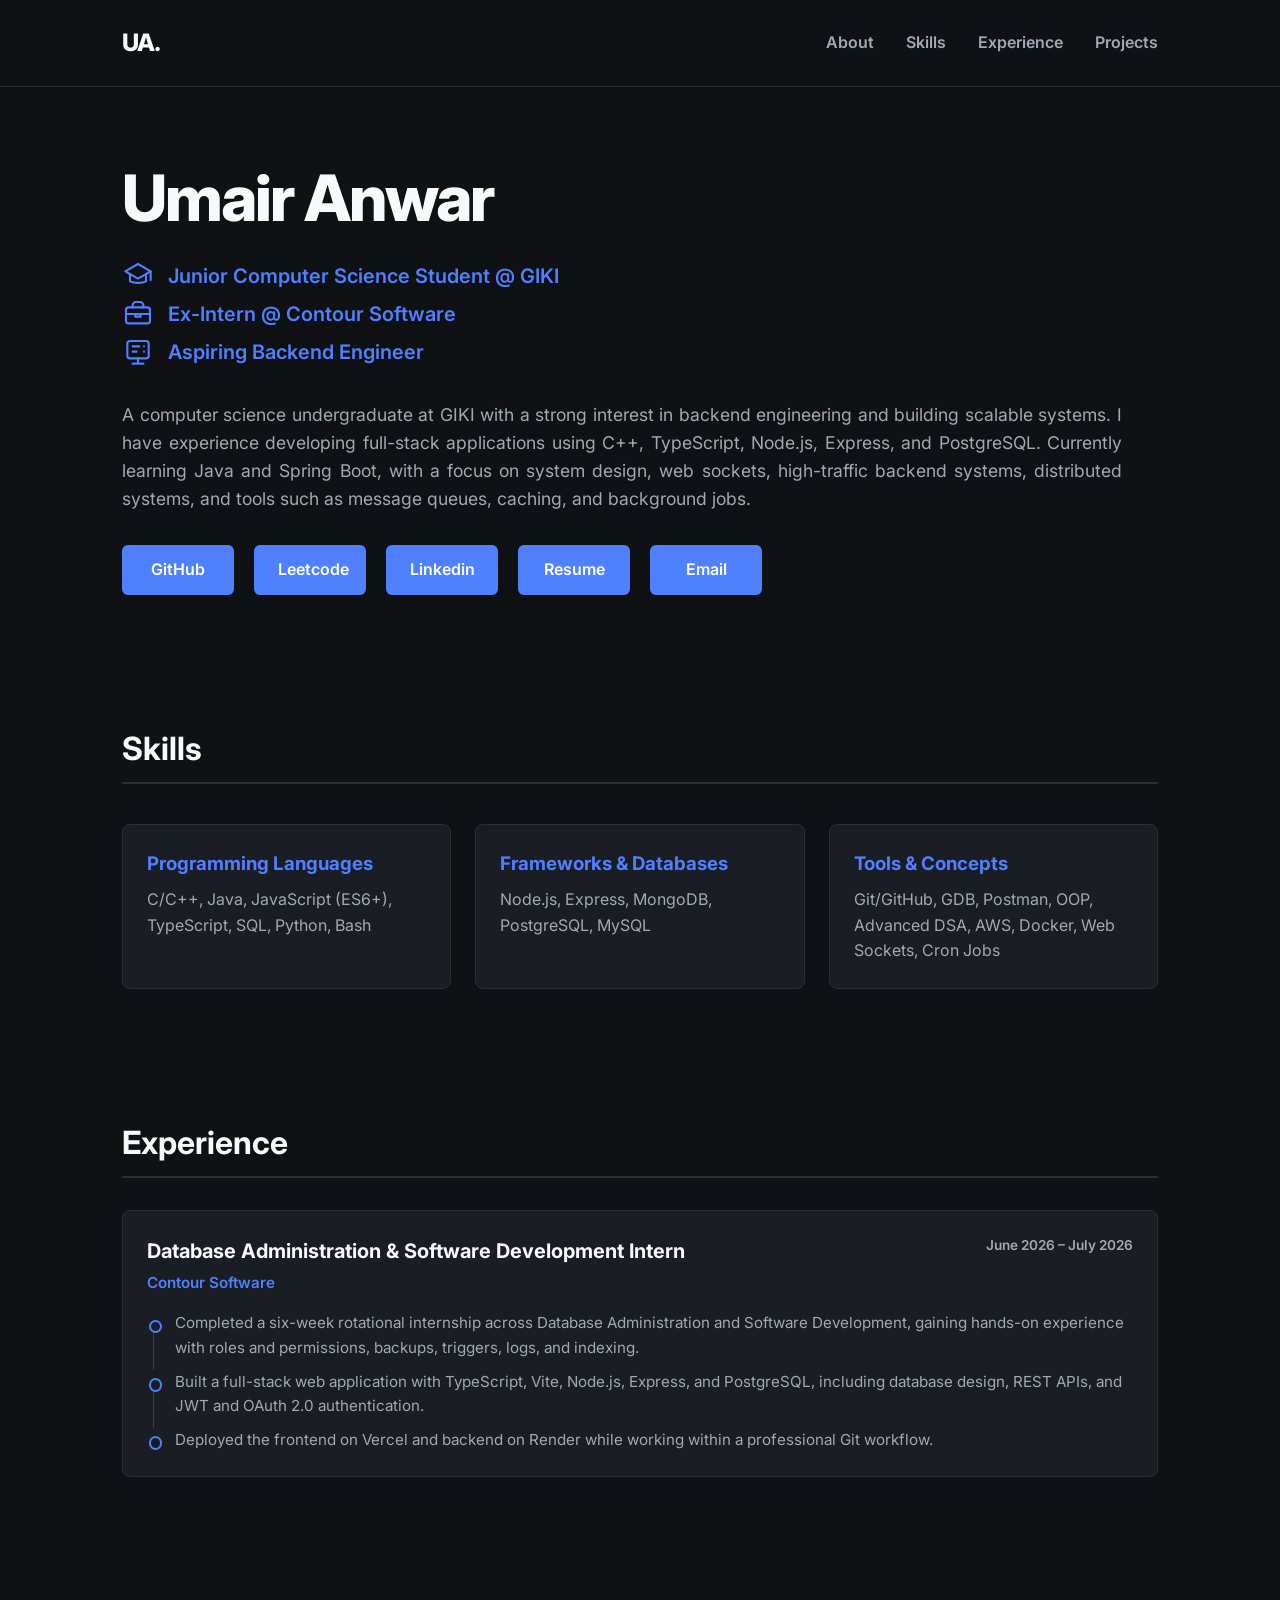
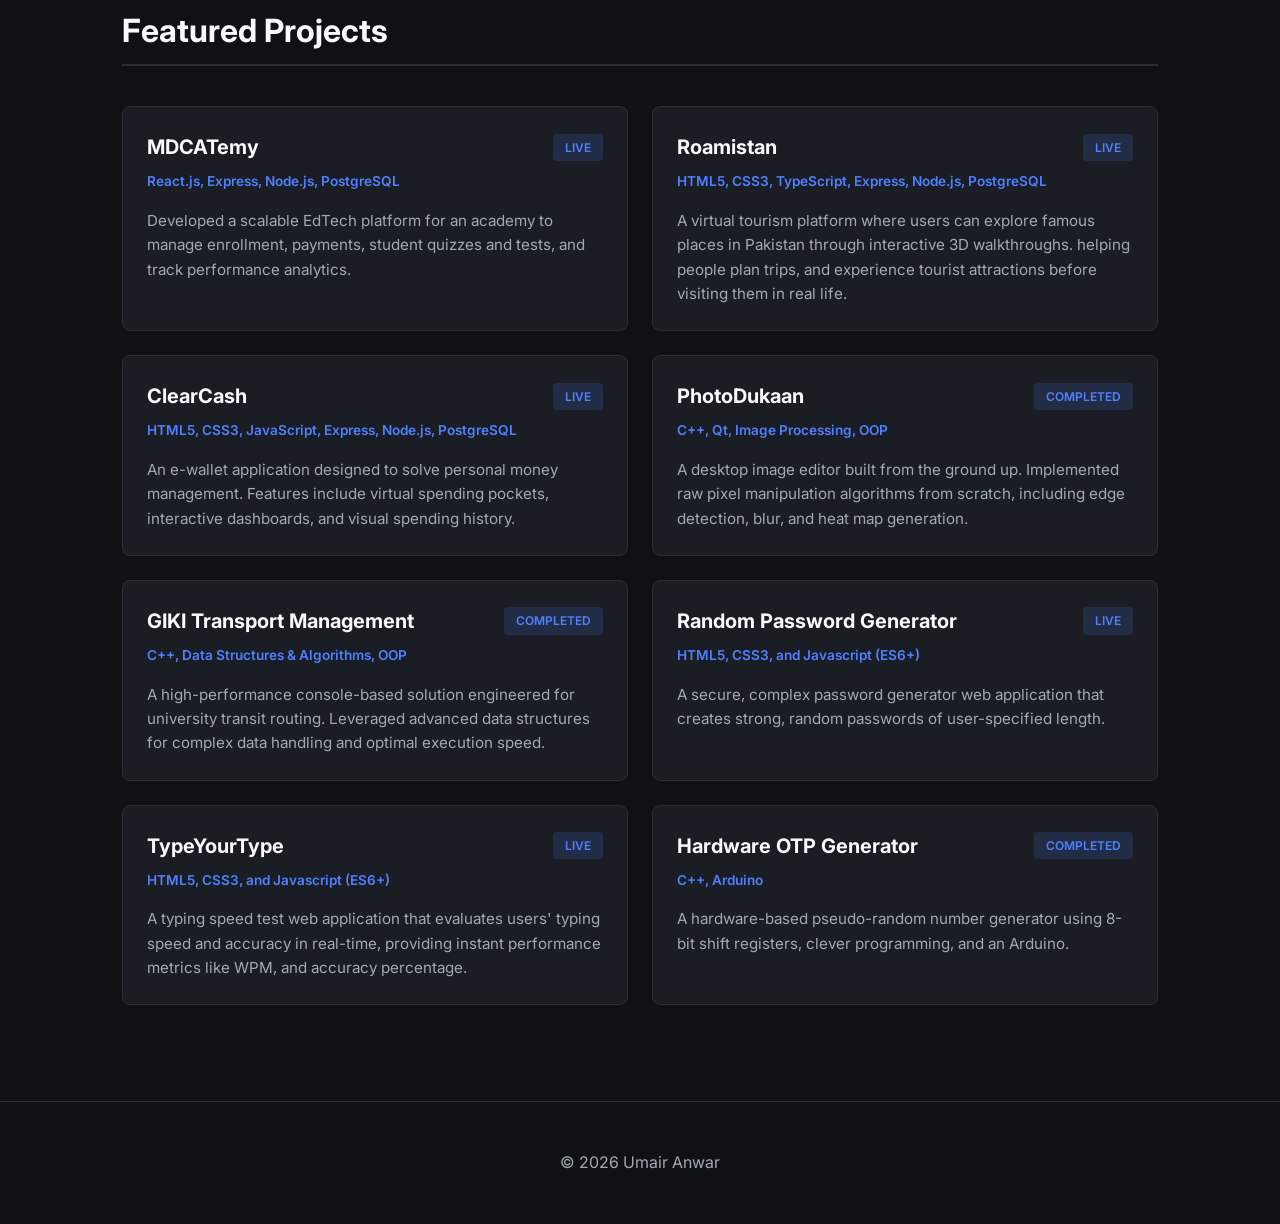
==== index.html @ 2e062ac7 "Updated the tag line under the name. Redesigned it, and included experience, and passion along with " ====
<!DOCTYPE html>
<html lang="en">
<head>
    <meta charset="UTF-8">
    <meta name="viewport" content="width=device-width, initial-scale=1.0">
    <title>Umair Anwar | Backend Engineer</title>
    <link rel="stylesheet" href="style.css">
    <link href="https://fonts.googleapis.com/css2?family=Inter:wght@300;400;600;800&display=swap" rel="stylesheet">
    <link rel="icon" href="profile.png" />
</head>
<body>
    <nav>
        <div class="nav-content">
            <h2>UA.</h2>
            <button class="menu-toggle" type="button" aria-expanded="false" aria-controls="primary-navigation" aria-label="Open navigation menu">
                <span></span>
                <span></span>
                <span></span>
            </button>
            <ul id="primary-navigation">
                <li><a href="#hero">About</a></li>
                <li><a href="#skills">Skills</a></li>
                <li><a href="#experience">Experience</a></li>
                <li><a href="#projects">Projects</a></li>
            </ul>
        </div>
    </nav>

    <header id="hero">
        <div class="container">
            <h1>Umair Anwar</h1>
            <ul class="subtitle" aria-label="Professional summary">
                <li>
                    <svg viewBox="0 0 24 24" aria-hidden="true"><path d="M2.5 8.5 12 3l9.5 5.5L12 14 2.5 8.5Z"/><path d="M6 10.5V16c2.9 1.5 9.1 1.5 12 0v-5.5"/><path d="M21.5 8.5V15"/></svg>
                    <span>Junior Computer Science Student @ GIKI</span>
                </li>
                <li>
                    <svg viewBox="0 0 24 24" aria-hidden="true"><rect x="3" y="7" width="18" height="12" rx="2"/><path d="M8 7V5.5A2.5 2.5 0 0 1 10.5 3h3A2.5 2.5 0 0 1 16 5.5V7M3 12h18M10 12v2h4v-2"/></svg>
                    <span>Ex-Intern @ Contour Software</span>
                </li>
                <li>
                    <svg viewBox="0 0 24 24" aria-hidden="true"><rect x="4" y="3" width="16" height="13" rx="2"/><path d="M8 7h5M8 11h3M16.5 7h.01M16.5 11h.01M8 20h8M12 16v4"/></svg>
                    <span>Aspiring Backend Engineer</span>
                </li>
            </ul>
            <p class="bio">
                A computer science undergraduate at GIKI with a strong interest in backend engineering and building scalable systems. I
                have experience developing full-stack applications using C++, TypeScript, Node.js, Express, and PostgreSQL. Currently
                learning Java and Spring Boot, with a focus on system design, web sockets, high-traffic backend systems, distributed systems, and tools
                such as message queues, caching, and background jobs.
            </p>
            <div class="social-links">
                <a href="https://github.com/umairsanai" target="_blank" rel="noopener noreferrer">GitHub</a>
                <a href="https://leetcode.com/u/umairanwar06/" target="_blank" rel="noopener noreferrer">Leetcode</a>
                <a href="https://linkedin.com/in/umair-anwar-sanai" target="_blank" rel="noopener noreferrer">Linkedin</a>
                <a href="resume.pdf" download="Umair-Anwar-Resume.pdf" target="_blank" rel="noopener noreferrer">Resume</a>
                <a href="mailto:anwarumair801@gmail.com">Email</a>
            </div>
        </div>
    </header>

    <section id="skills" class="container">
        <h2 class="section-title">Skills</h2>
        <div class="skills-grid">
            <div class="skill-category">
                <h3>Programming Languages</h3>
                <p>C/C++, Java, JavaScript (ES6+), TypeScript, SQL, Python, Bash</p>
            </div>
            <div class="skill-category">
                <h3>Frameworks & Databases</h3>
                <p>Node.js, Express, MongoDB, PostgreSQL, MySQL</p>
            </div>
            <div class="skill-category">
                <h3>Tools & Concepts</h3>
                <p>Git/GitHub, GDB, Postman, OOP, Advanced DSA, AWS, Docker, Web Sockets, Cron Jobs</p>
            </div>
        </div>
    </section>

    <section id="experience" class="container">
        <h2 class="section-title">Experience</h2>
        <article class="experience-card">
            <div class="experience-header">
                <div>
                    <h3>Database Administration &amp; Software Development Intern</h3>
                    <p class="company">Contour Software</p>
                </div>
                <span class="experience-date">June 2026 – July 2026</span>
            </div>
            <ul class="experience-details">
                <li>Completed a six-week rotational internship across Database Administration and Software Development, gaining hands-on experience with roles and permissions, backups, triggers, logs, and indexing.</li>
                <li>Built a full-stack web application with TypeScript, Vite, Node.js, Express, and PostgreSQL, including database design, REST APIs, and JWT and OAuth 2.0 authentication.</li>
                <li>Deployed the frontend on Vercel and backend on Render while working within a professional Git workflow.</li>
            </ul>
        </article>
    </section>

    <section id="projects" class="container">
        <h2 class="section-title">Featured Projects</h2>
        <div class="projects-grid">
            
            <div class="project-card" data-url="https://github.com/Sallu6262/MDCATemy">
                <div class="project-header">
                    <h3>MDCATemy</h3>
                    <span class="status-badge">LIVE</span>
                </div>
                <p class="tech-stack">React.js, Express, Node.js, PostgreSQL</p>
                <p class="description">
                    Developed a scalable EdTech platform for an academy to manage enrollment, payments, student quizzes and tests, and track performance analytics.
                </p>
            </div>

            <div class="project-card" data-url="https://roamistan.vercel.app">
              <div class="project-header">
                  <h3>Roamistan</h3>
                  <span class="status-badge">LIVE</span>
              </div>
              <p class="tech-stack">HTML5, CSS3, TypeScript, Express, Node.js, PostgreSQL</p>
              <p class="description">
                A virtual tourism platform where users can explore famous places in Pakistan through interactive 3D walkthroughs. helping people plan trips, and experience tourist attractions before visiting them in real life.
              </p>
            </div>

            <div class="project-card" data-url="https://clearcash-orpin.vercel.app">
              <div class="project-header">
                  <h3>ClearCash</h3>
                  <span class="status-badge">LIVE</span>
              </div>
              <p class="tech-stack">HTML5, CSS3, JavaScript, Express, Node.js, PostgreSQL</p>
              <p class="description">
                  An e-wallet application designed to solve personal money management. Features include virtual spending pockets, interactive dashboards, and visual spending history.
              </p>
            </div>

            <div class="project-card" data-url="https://github.com/umairsanai/PhotoDukaan">
                <div class="project-header">
                    <h3>PhotoDukaan</h3>
                    <span class="status-badge">COMPLETED</span>
                </div>
                <p class="tech-stack">C++, Qt, Image Processing, OOP </p>
                <p class="description">
                    A desktop image editor built from the ground up. Implemented raw pixel manipulation algorithms from scratch, including edge detection, blur, and heat map generation.
                </p>
            </div>

            <div class="project-card" data-url="https://github.com/umairsanai/GIKI-Transport-Management-System">
                <div class="project-header">
                    <h3>GIKI Transport Management</h3>
                    <span class="status-badge">COMPLETED</span>
                </div>
                <p class="tech-stack">C++, Data Structures & Algorithms, OOP</p>
                <p class="description">
                    A high-performance console-based solution engineered for university transit routing. Leveraged advanced data structures for complex data handling and optimal execution speed.
                </p>
            </div>

            <div class="project-card" data-url="https://umairsanai.github.io/Random-Password-Generator">
                <div class="project-header">
                    <h3>Random Password Generator</h3>
                    <span class="status-badge">LIVE</span>
                </div>
                <p class="tech-stack">HTML5, CSS3, and Javascript (ES6+)</p>
                <p class="description">
                    A secure, complex password generator web application that creates strong, random passwords of user-specified length.
                </p>
            </div>

            <div class="project-card" data-url="https://umairsanai.github.io/TypeYourType">
                <div class="project-header">
                    <h3>TypeYourType</h3>
                    <span class="status-badge">LIVE</span>
                </div>
                <p class="tech-stack">HTML5, CSS3, and Javascript (ES6+)</p>
                <p class="description">
                    A typing speed test web application that evaluates users' typing speed and accuracy in real-time, providing instant performance metrics like WPM, and accuracy percentage.
                </p>
            </div>

            <div class="project-card" data-url="https://github.com/umairsanai/Hardware-OTP-Generator">
                <div class="project-header">
                    <h3>Hardware OTP Generator</h3>
                    <span class="status-badge">COMPLETED</span>
                </div>
                <p class="tech-stack">C++, Arduino</p>
                <p class="description">
                    A hardware-based pseudo-random number generator using 8-bit shift registers, clever programming, and an Arduino.
                </p>
            </div>

        </div>
    </section>

    <footer>
        <p>&copy; 2026 Umair Anwar</p>
    </footer>

    <script src="script.js"></script>
</body>
</html>
---- style.css ----
:root {
    --bg-color: #0f1115;
    --card-bg: #1a1d24;
    --card-hover: #232730;
    --text-primary: #f8f9fa;
    --text-secondary: #a0aab2;
    --accent: #4f80ff;
    --accent-hover: #3b66d9;
}

* {
    margin: 0;
    padding: 0;
    box-sizing: border-box;
    font-family: 'Inter', sans-serif;
}

body {
    background-color: var(--bg-color);
    color: var(--text-primary);
    line-height: 1.6;
    overflow-x: hidden;
}

.container {
    max-width: 1100px;
    margin: 0 auto;
    padding: 4rem 2rem;
}

/* Navigation */
nav {
    background-color: rgba(15, 17, 21);
    width: 100%;
    position: fixed;
    top: 0;
    z-index: 100;
    border-bottom: 1px solid #2a2e37;
}

.name-short {
    margin-top: 20px;
    width: 100vw;
    text-align: center;
}

.nav-content {
    max-width: 1100px;
    margin: 0 auto;
    padding: 1.5rem 2rem;
    display: flex;
    justify-content: space-between;
    align-items: center;
}

.nav-content h2 {
    font-weight: 800;
    letter-spacing: -1px;
}

nav ul {
    list-style: none;
    display: flex;
    gap: 2rem;
}

.menu-toggle {
    display: none;
    border: 0;
    background: transparent;
    color: var(--text-primary);
    cursor: pointer;
}

.menu-toggle span {
    display: block;
    width: 1.35rem;
    height: 2px;
    margin: 0.28rem 0;
    background-color: currentColor;
    transition: transform 0.2s ease, opacity 0.2s ease;
}

nav a {
    color: var(--text-secondary);
    text-decoration: none;
    font-weight: 600;
    transition: color 0.2s ease;
}

nav a:hover {
    color: var(--text-primary);
}

/* Hero Section */
#hero {
    margin-top: 6rem;
    scroll-margin-top: 6rem;
}

#hero h1 {
    font-size: 4rem;
    font-weight: 800;
    letter-spacing: -2px;
    margin-bottom: 1.5rem;
    line-height: 4.75rem;
    overflow: hidden;
}

.subtitle {
    display: grid;
    gap: 0.4rem;
    list-style: none;
    font-size: 1.25rem;
    color: var(--accent);
    font-weight: 600;
    margin-bottom: 2rem;
}

.subtitle li {
    display: flex;
    align-items: center;
    gap: 0.9rem;
    line-height: 1.35;
}

.subtitle svg {
    width: 2rem;
    height: 2rem;
    flex: 0 0 2rem;
    stroke: currentColor;
    stroke-width: 1.6;
    stroke-linecap: round;
    stroke-linejoin: round;
    fill: none;
}

.bio {
    font-size: 1.1rem;
    color: var(--text-secondary);
    max-width: 1000px;
    margin-bottom: 2rem;
    text-align: justify;
}

.social-links a {
    display: inline-block;
    padding: 0.75rem 1.5rem;
    background-color: var(--accent);
    color: #fff;
    width: 7rem;
    text-decoration: none;
    border-radius: 6px;
    font-weight: 600;
    margin-right: 1rem;
    text-align: center;
    transition: background-color 0.2s ease;
}

.social-links a:hover {
    background-color: var(--accent-hover);
}

/* Sections */
.section-title {
    font-size: 2rem;
    margin-bottom: 2rem;
    border-bottom: 2px solid #2a2e37;
    padding-bottom: 0.5rem;
}

section {
    scroll-margin-top: 6rem;
}

/* Skills Grid */
.skills-grid {
    display: grid;
    grid-template-columns: repeat(auto-fit, minmax(250px, 1fr));
    gap: 1.5rem;
    padding-top: 0.5rem;
}

.skill-category {
    background-color: var(--card-bg);
    padding: 1.5rem;
    border-radius: 8px;
    border: 1px solid #2a2e37;
    transition: all 0.2s ease;  
}

.skill-category:hover {
    transform: translateY(-4px);
    background-color: var(--card-hover);
    border-color: var(--accent);
}

.skill-category h3 {
    margin-bottom: 0.5rem;
    color: var(--accent);
}

.skill-category p {
    color: var(--text-secondary);
}

/* Experience */
.experience-card {
    background-color: var(--card-bg);
    padding: 1.5rem;
    border-radius: 8px;
    border: 1px solid #2a2e37;
    transition: all 0.2s ease;
}

.experience-card:hover {
    transform: translateY(-4px);
    background-color: var(--card-hover);
    border-color: var(--accent);
}

.experience-header {
    display: flex;
    justify-content: space-between;
    align-items: flex-start;
    gap: 1rem;
    margin-bottom: 1rem;
}

.experience-header h3 {
    font-size: 1.25rem;
}

.company {
    color: var(--accent);
    font-size: 0.95rem;
    font-weight: 600;
    margin-top: 0.25rem;
}

.experience-date {
    color: var(--text-secondary);
    font-size: 0.85rem;
    font-weight: 600;
    white-space: nowrap;
}

.experience-details {
    color: var(--text-secondary);
    font-size: 0.95rem;
    list-style: none;
    padding: 0;
}

.experience-details li {
    position: relative;
    padding-left: 1.75rem;
}

.experience-details li::before {
    content: "";
    position: absolute;
    top: 0.55em;
    left: 0.1rem;
    width: 0.6rem;
    height: 0.6rem;
    border: 2px solid var(--accent);
    border-radius: 50%;
    background-color: var(--card-bg);
    z-index: 1;
}

.experience-details li:not(:last-child)::after {
    content: "";
    position: absolute;
    top: calc(0.55em + 0.6rem);
    bottom: -0.6rem;
    left: 0.4rem;
    width: 1px;
    background-color: #39404d;
}

.experience-card:hover .experience-details li::before {
    background-color: var(--card-hover);
}

.experience-details li + li {
    margin-top: 0.6rem;
}

/* Projects Grid */
.projects-grid {
    display: grid;
    grid-template-columns: repeat(2, minmax(250px, 1fr));
    gap: 1.5rem;
    padding-top: 0.5rem;
}

.project-card {
    background-color: var(--card-bg);
    padding: 1.5rem;
    border-radius: 8px;
    border: 1px solid #2a2e37;
    cursor: pointer;
    transition: all 0.2s ease;
    display: flex;
    flex-direction: column;
}

.project-card:last-child:nth-child(odd) {
  grid-column: 1 / -1;   /* 1. Span across all available columns */
  justify-self: center;  /* 2. Center the item within that spanned space */
  width: calc(50% - 0.75rem);            /* 3. Optional: keep its width consistent with other items */
}

.project-card:hover {
    transform: translateY(-4px);
    background-color: var(--card-hover);
    border-color: var(--accent);
}

.project-header {
    display: flex;
    justify-content: space-between;
    align-items: center;
    margin-bottom: 0.5rem;
    gap: 0.5rem;
}

.project-header h3 {
    font-size: 1.25rem;
}

.status-badge {
    background-color: rgba(79, 128, 255, 0.15);
    color: var(--accent);
    font-size: 0.75rem;
    padding: 0.25rem 0.75rem;
    border-radius: 4px;
    font-weight: 600;
    white-space: nowrap;
    overflow: hidden;
    text-overflow: ellipsis;
    max-width: 6.5rem;
    flex-shrink: 0;
}

.tech-stack {
    font-size: 0.85rem;
    color: var(--accent);
    margin-bottom: 1rem;
    font-weight: 600;
}

.description {
    color: var(--text-secondary);
    font-size: 0.95rem;
    flex-grow: 1;
}

/* Footer */
footer {
    text-align: center;
    padding: 3rem 0;
    color: var(--text-secondary);
    border-top: 1px solid #2a2e37;
    margin-top: 2rem;
}

@media (max-width: 687px) {
    .nav-content {
        padding: 1rem 1.5rem;
    }

    .menu-toggle {
        display: block;
        padding: 0.55rem;
        margin: -0.55rem;
    }

    .menu-toggle[aria-expanded="true"] span:first-child {
        transform: translateY(0.42rem) rotate(45deg);
    }

    .menu-toggle[aria-expanded="true"] span:nth-child(2) {
        opacity: 0;
    }

    .menu-toggle[aria-expanded="true"] span:last-child {
        transform: translateY(-0.42rem) rotate(-45deg);
    }

    nav ul {
        position: absolute;
        top: 100%;
        right: 0;
        left: 0;
        flex-direction: column;
        gap: 0;
        max-height: 0;
        padding: 0 1.5rem;
        overflow: hidden;
        opacity: 0;
        visibility: hidden;
        background-color: rgba(15, 17, 21);
        border-bottom: 0 solid #2a2e37;
        transition: max-height 0.3s ease, padding 0.3s ease, opacity 0.2s ease, visibility 0s linear 0.3s, border-width 0.3s ease;
    }

    nav ul.is-open {
        display: flex;
        max-height: 18rem;
        padding: 0.5rem 1.5rem 1rem;
        opacity: 1;
        visibility: visible;
        border-bottom-width: 1px;
        transition-delay: 0s;
    }

    nav li + li {
        border-top: 1px solid #2a2e37;
    }

    nav a {
        display: block;
        padding: 0.85rem 0;
    }

    .projects-grid {
        grid-template-columns: repeat(1, minmax(250px, 1fr));
    }

    .project-card:last-child:nth-child(odd) {
        grid-column: auto;       /* Stop spanning columns */
        justify-self: stretch;   /* Fill the available space */
        width: 100%;             /* Override the 50% calculation */
    }

    .experience-header {
        flex-direction: column;
        gap: 0.5rem;
    }

    #hero h1 {
        font-size: clamp(2.5rem, 12vw, 4rem);
        line-height: 1.1;
        letter-spacing: -0.08em;
    }

    .subtitle {
        gap: 0.75rem;
        margin-bottom: 2.25rem;
        font-size: clamp(1rem, 4.5vw, 1.25rem);
    }

    .subtitle li {
        align-items: flex-start;
        gap: 0.75rem;
    }

    .subtitle svg {
        width: 1.7rem;
        height: 1.7rem;
        flex-basis: 1.7rem;
        margin-top: 0.05rem;
    }
}

@media (max-width: 475px) {
    .social-links {
        display: flex;
        justify-content: center;
        flex-wrap: wrap;
        gap: 0.6rem 0.45rem;
        margin-top: 3rem;
    }
    .social-links a {
        display: inline-block;
        padding: 0.75rem 1.5rem;
        width: 40%;
        min-width: 7rem;
        font-weight: 600;
        margin-right: 0.25rem;
    }
}
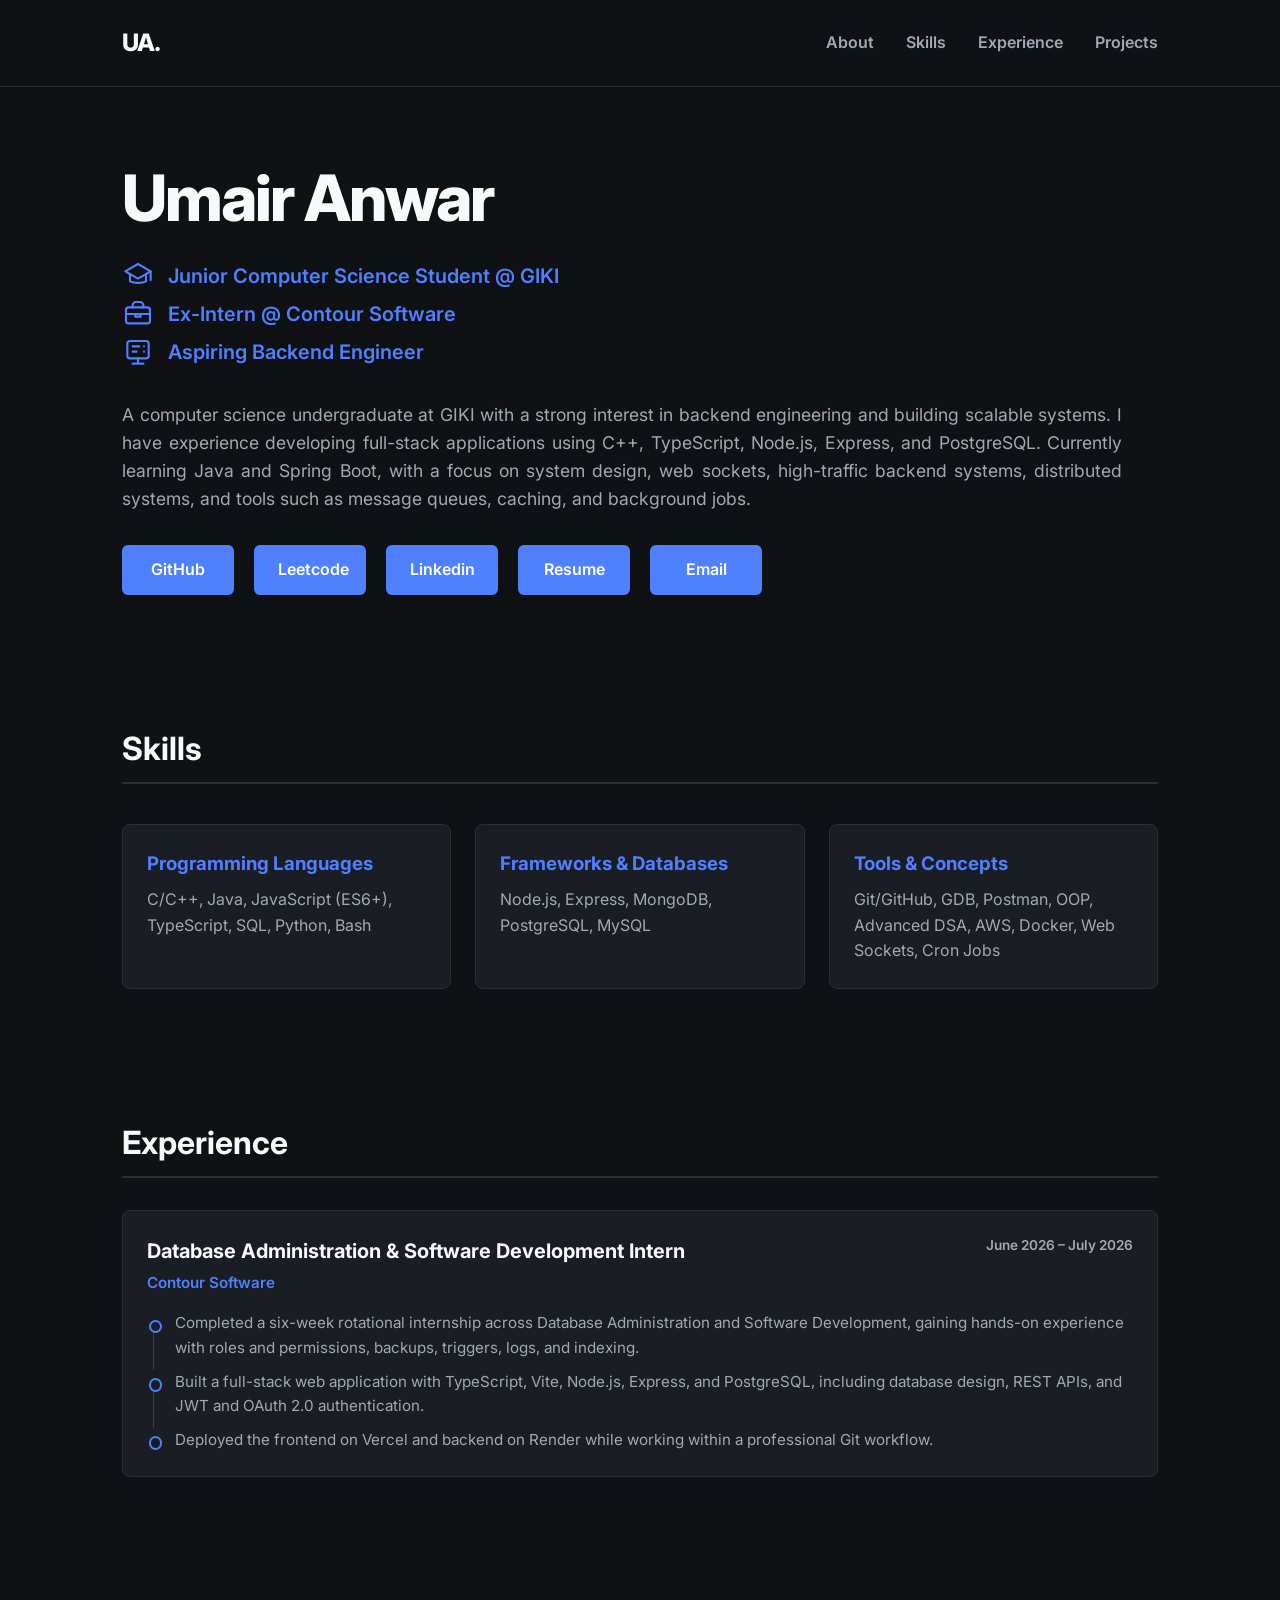
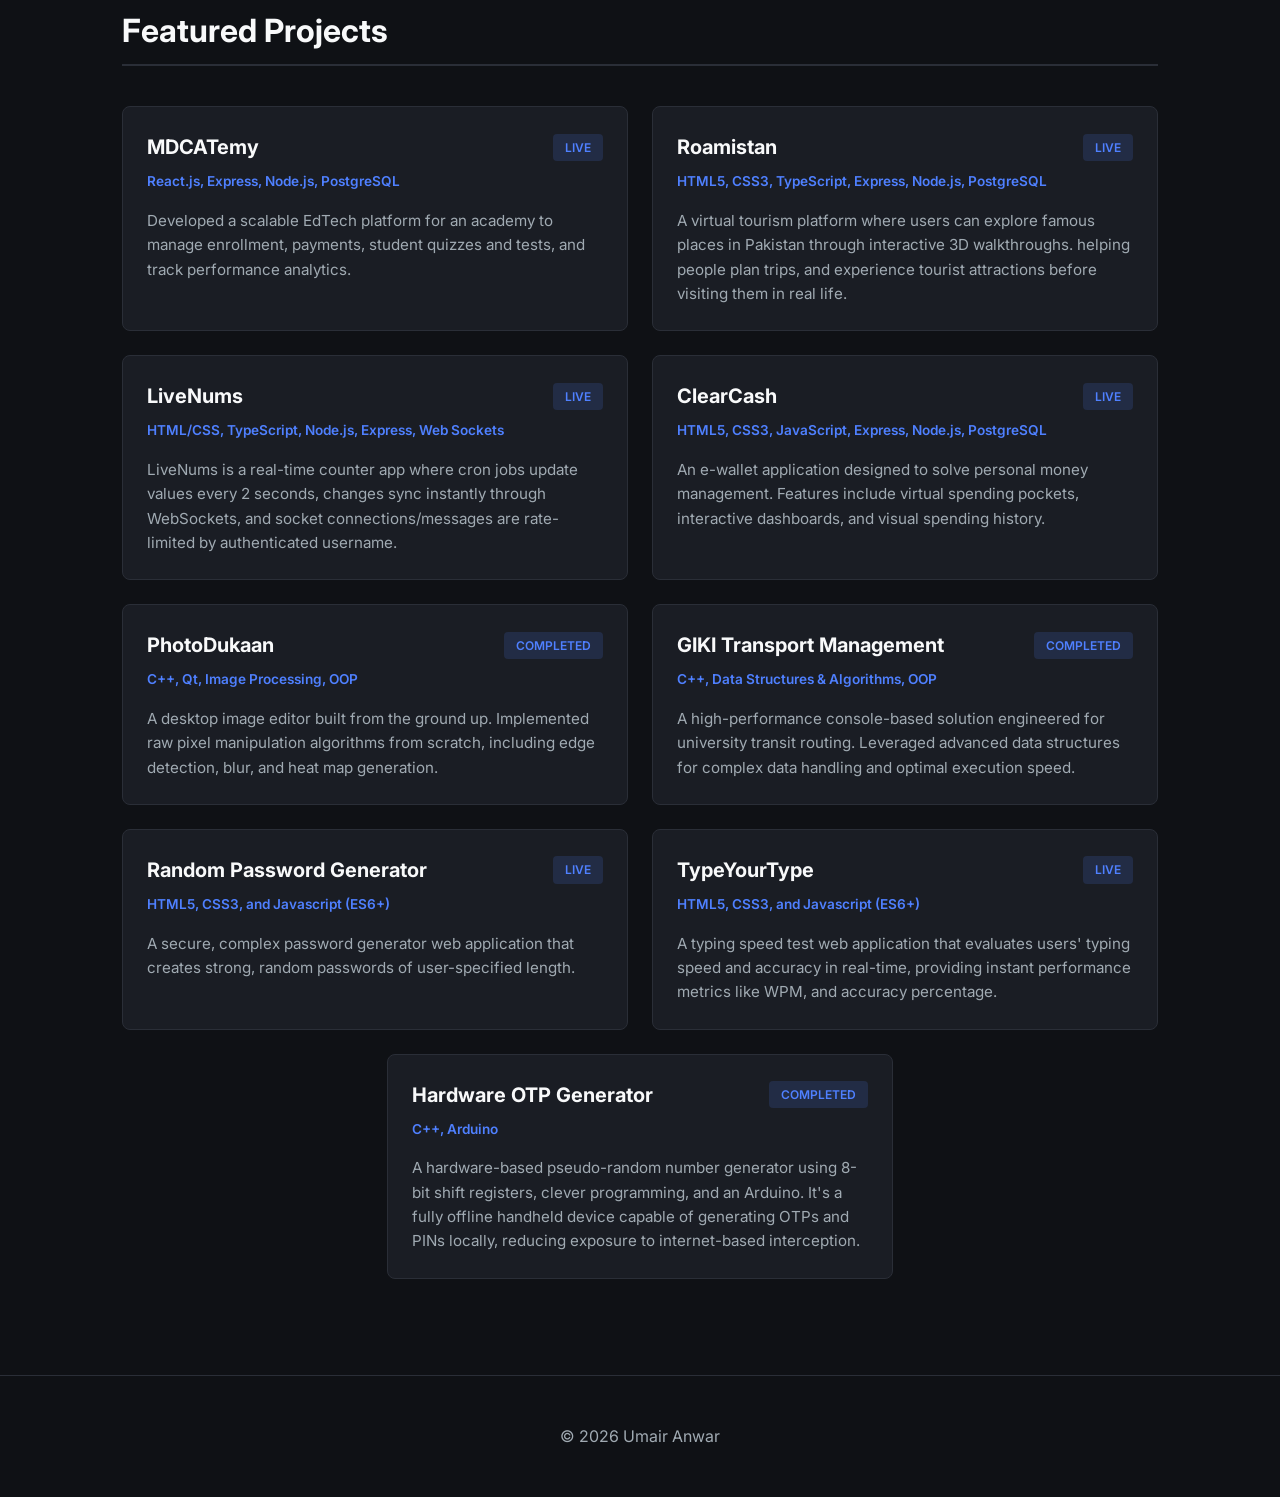
==== commit 4e17316a: "Added LiveNums project, and updated the description of 'Hardware OTP Generator' project." ====
--- a/index.html
+++ b/index.html
@@ -121,6 +121,17 @@
               </p>
             </div>
 
+            <div class="project-card" data-url="https://livenums.vercel.app/home">
+                <div class="project-header">
+                    <h3>LiveNums</h3>
+                    <span class="status-badge">LIVE</span>
+                </div>
+                <p class="tech-stack">HTML/CSS, TypeScript, Node.js, Express, Web Sockets</p>
+                <p class="description">
+                    LiveNums is a real-time counter app where cron jobs update values every 2 seconds, changes sync instantly through WebSockets, and socket connections/messages are rate-limited by authenticated username.
+                </p>
+            </div>
+
             <div class="project-card" data-url="https://clearcash-orpin.vercel.app">
               <div class="project-header">
                   <h3>ClearCash</h3>
@@ -183,7 +194,8 @@
                 </div>
                 <p class="tech-stack">C++, Arduino</p>
                 <p class="description">
-                    A hardware-based pseudo-random number generator using 8-bit shift registers, clever programming, and an Arduino.
+                    A hardware-based pseudo-random number generator using 8-bit shift registers, clever programming, and an Arduino. 
+                    It's a fully offline handheld device capable of generating OTPs and PINs locally, reducing exposure to internet-based interception.
                 </p>
             </div>
 
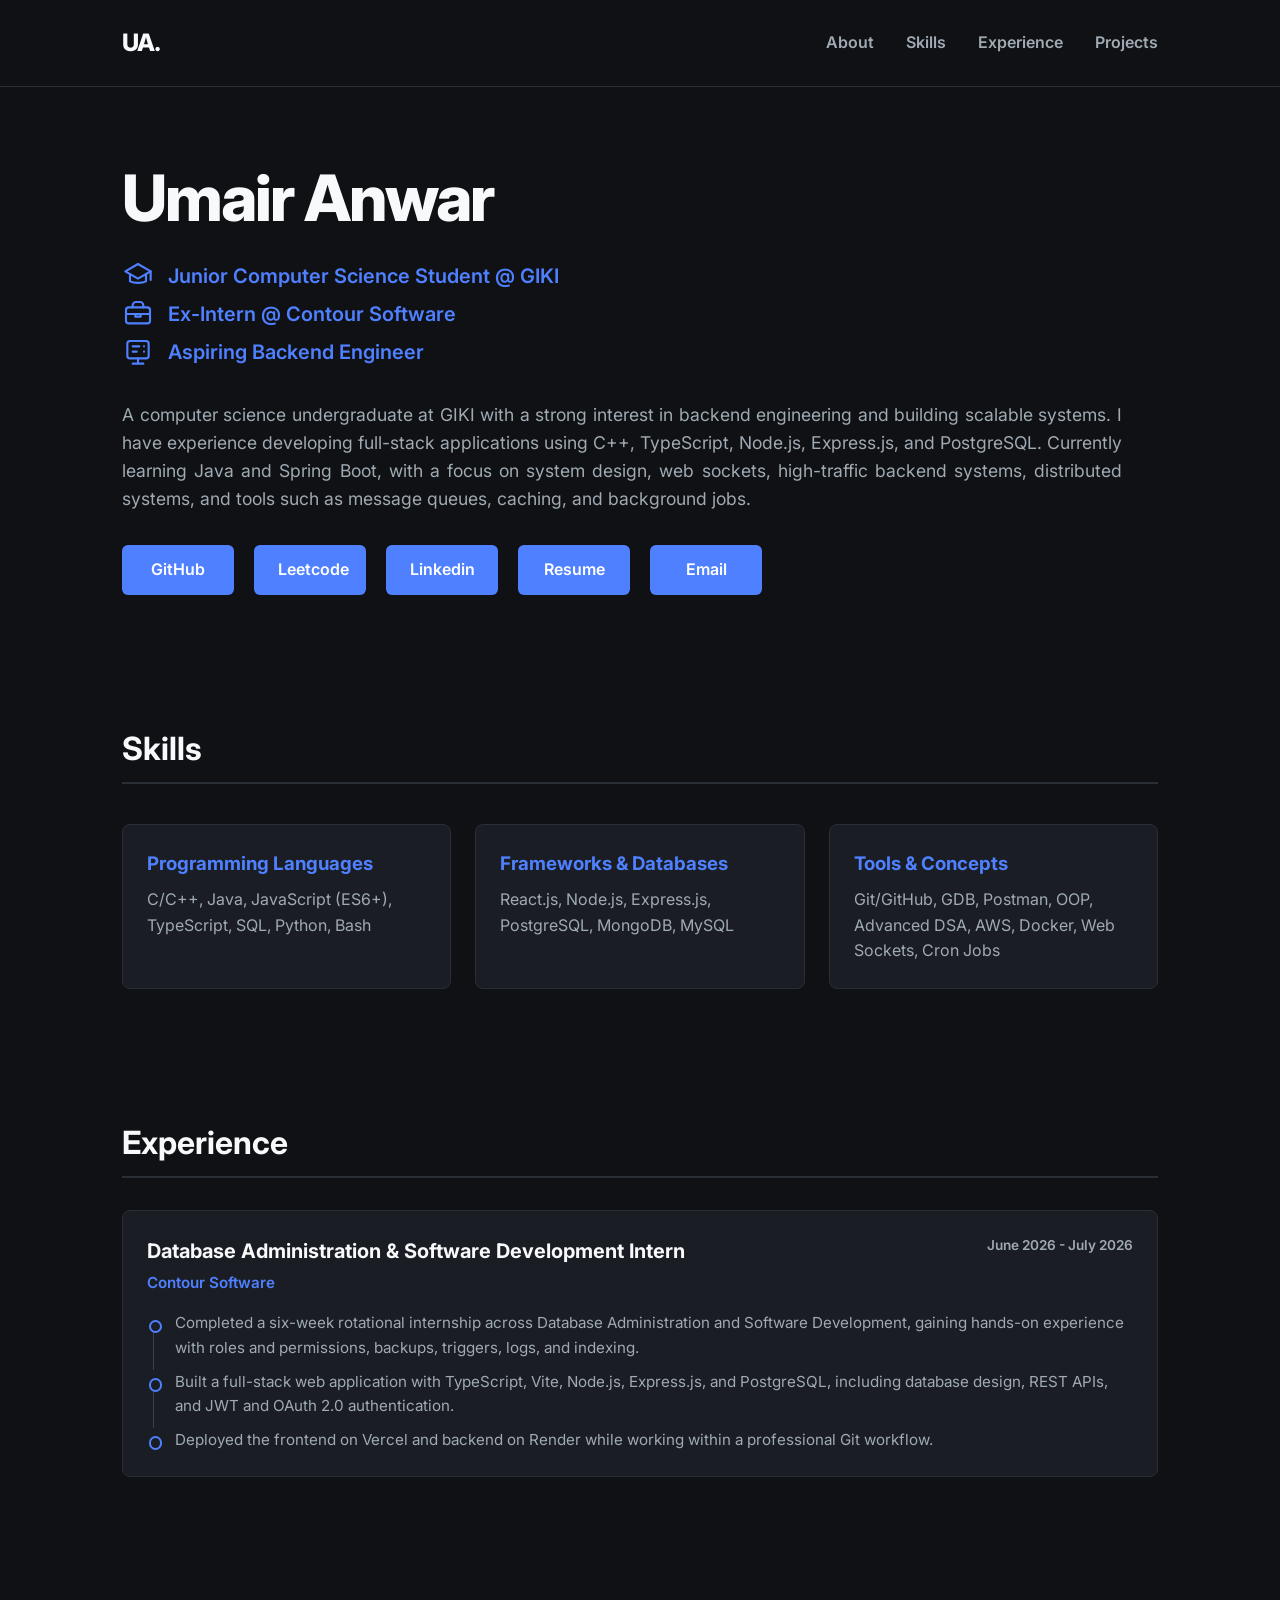
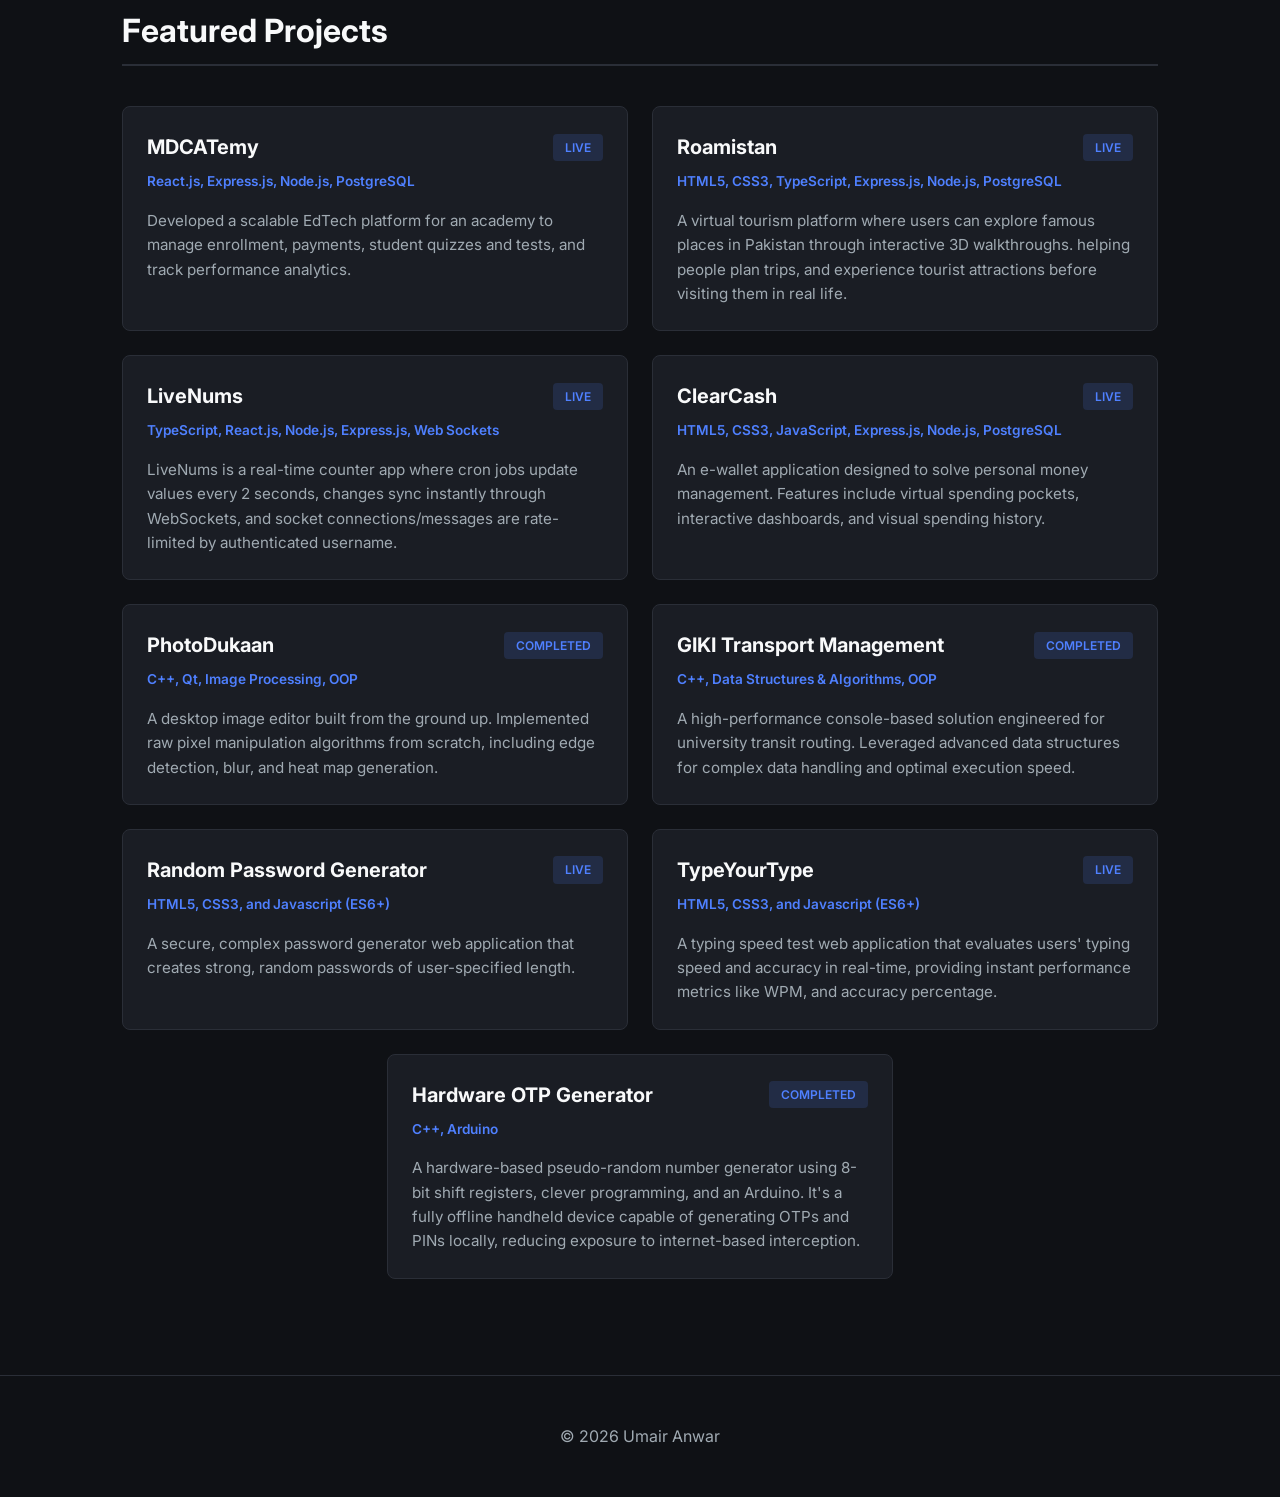
==== commit 411889b1: "Added React.js in the skills, and updated the techstack of LiveNums from HTML/CSS to React.js :)" ====
--- a/index.html
+++ b/index.html
@@ -45,7 +45,7 @@
             </ul>
             <p class="bio">
                 A computer science undergraduate at GIKI with a strong interest in backend engineering and building scalable systems. I
-                have experience developing full-stack applications using C++, TypeScript, Node.js, Express, and PostgreSQL. Currently
+                have experience developing full-stack applications using C++, TypeScript, Node.js, Express.js, and PostgreSQL. Currently
                 learning Java and Spring Boot, with a focus on system design, web sockets, high-traffic backend systems, distributed systems, and tools
                 such as message queues, caching, and background jobs.
             </p>
@@ -68,7 +68,7 @@
             </div>
             <div class="skill-category">
                 <h3>Frameworks & Databases</h3>
-                <p>Node.js, Express, MongoDB, PostgreSQL, MySQL</p>
+                <p>React.js, Node.js, Express.js, PostgreSQL, MongoDB, MySQL</p>
             </div>
             <div class="skill-category">
                 <h3>Tools & Concepts</h3>
@@ -85,11 +85,11 @@
                     <h3>Database Administration &amp; Software Development Intern</h3>
                     <p class="company">Contour Software</p>
                 </div>
-                <span class="experience-date">June 2026 – July 2026</span>
+                <span class="experience-date">June 2026 - July 2026</span>
             </div>
             <ul class="experience-details">
                 <li>Completed a six-week rotational internship across Database Administration and Software Development, gaining hands-on experience with roles and permissions, backups, triggers, logs, and indexing.</li>
-                <li>Built a full-stack web application with TypeScript, Vite, Node.js, Express, and PostgreSQL, including database design, REST APIs, and JWT and OAuth 2.0 authentication.</li>
+                <li>Built a full-stack web application with TypeScript, Vite, Node.js, Express.js, and PostgreSQL, including database design, REST APIs, and JWT and OAuth 2.0 authentication.</li>
                 <li>Deployed the frontend on Vercel and backend on Render while working within a professional Git workflow.</li>
             </ul>
         </article>
@@ -104,7 +104,7 @@
                     <h3>MDCATemy</h3>
                     <span class="status-badge">LIVE</span>
                 </div>
-                <p class="tech-stack">React.js, Express, Node.js, PostgreSQL</p>
+                <p class="tech-stack">React.js, Express.js, Node.js, PostgreSQL</p>
                 <p class="description">
                     Developed a scalable EdTech platform for an academy to manage enrollment, payments, student quizzes and tests, and track performance analytics.
                 </p>
@@ -115,7 +115,7 @@
                   <h3>Roamistan</h3>
                   <span class="status-badge">LIVE</span>
               </div>
-              <p class="tech-stack">HTML5, CSS3, TypeScript, Express, Node.js, PostgreSQL</p>
+              <p class="tech-stack">HTML5, CSS3, TypeScript, Express.js, Node.js, PostgreSQL</p>
               <p class="description">
                 A virtual tourism platform where users can explore famous places in Pakistan through interactive 3D walkthroughs. helping people plan trips, and experience tourist attractions before visiting them in real life.
               </p>
@@ -126,7 +126,7 @@
                     <h3>LiveNums</h3>
                     <span class="status-badge">LIVE</span>
                 </div>
-                <p class="tech-stack">HTML/CSS, TypeScript, Node.js, Express, Web Sockets</p>
+                <p class="tech-stack">TypeScript, React.js, Node.js, Express.js, Web Sockets</p>
                 <p class="description">
                     LiveNums is a real-time counter app where cron jobs update values every 2 seconds, changes sync instantly through WebSockets, and socket connections/messages are rate-limited by authenticated username.
                 </p>
@@ -137,7 +137,7 @@
                   <h3>ClearCash</h3>
                   <span class="status-badge">LIVE</span>
               </div>
-              <p class="tech-stack">HTML5, CSS3, JavaScript, Express, Node.js, PostgreSQL</p>
+              <p class="tech-stack">HTML5, CSS3, JavaScript, Express.js, Node.js, PostgreSQL</p>
               <p class="description">
                   An e-wallet application designed to solve personal money management. Features include virtual spending pockets, interactive dashboards, and visual spending history.
               </p>
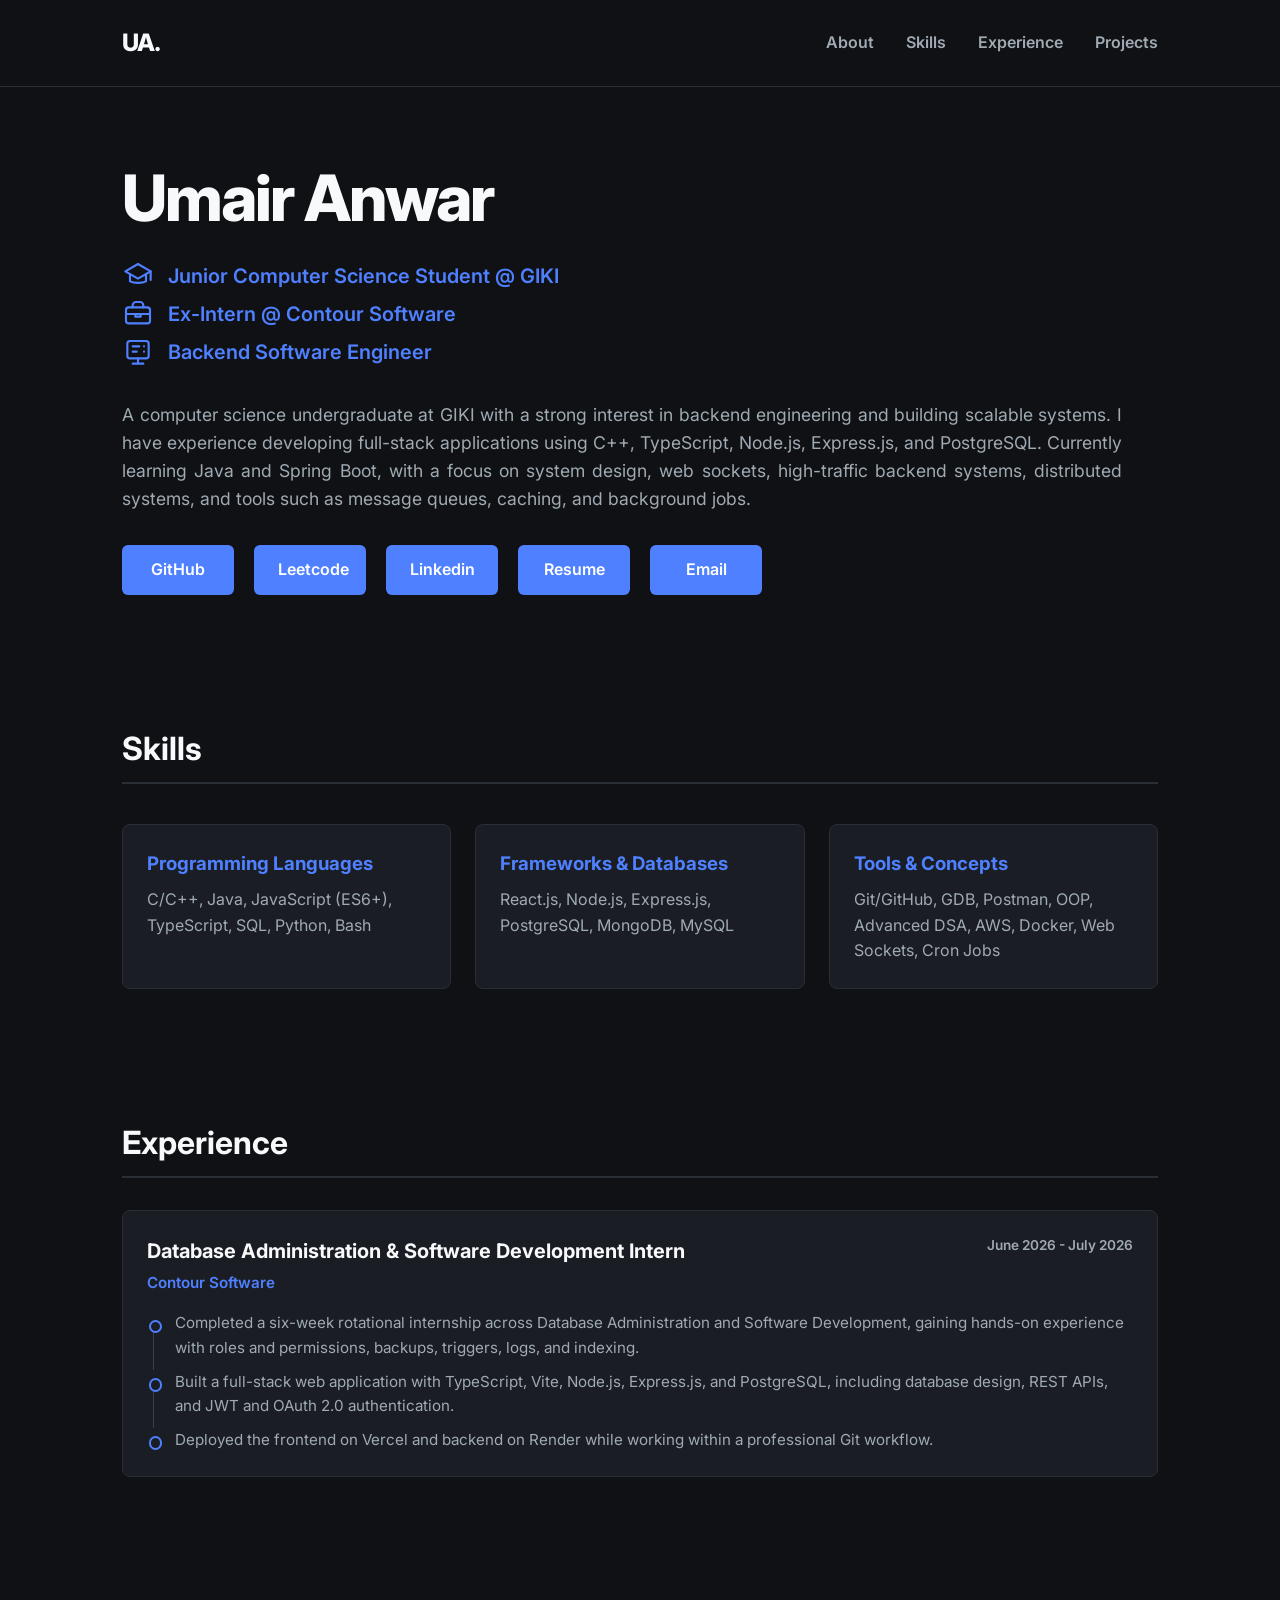
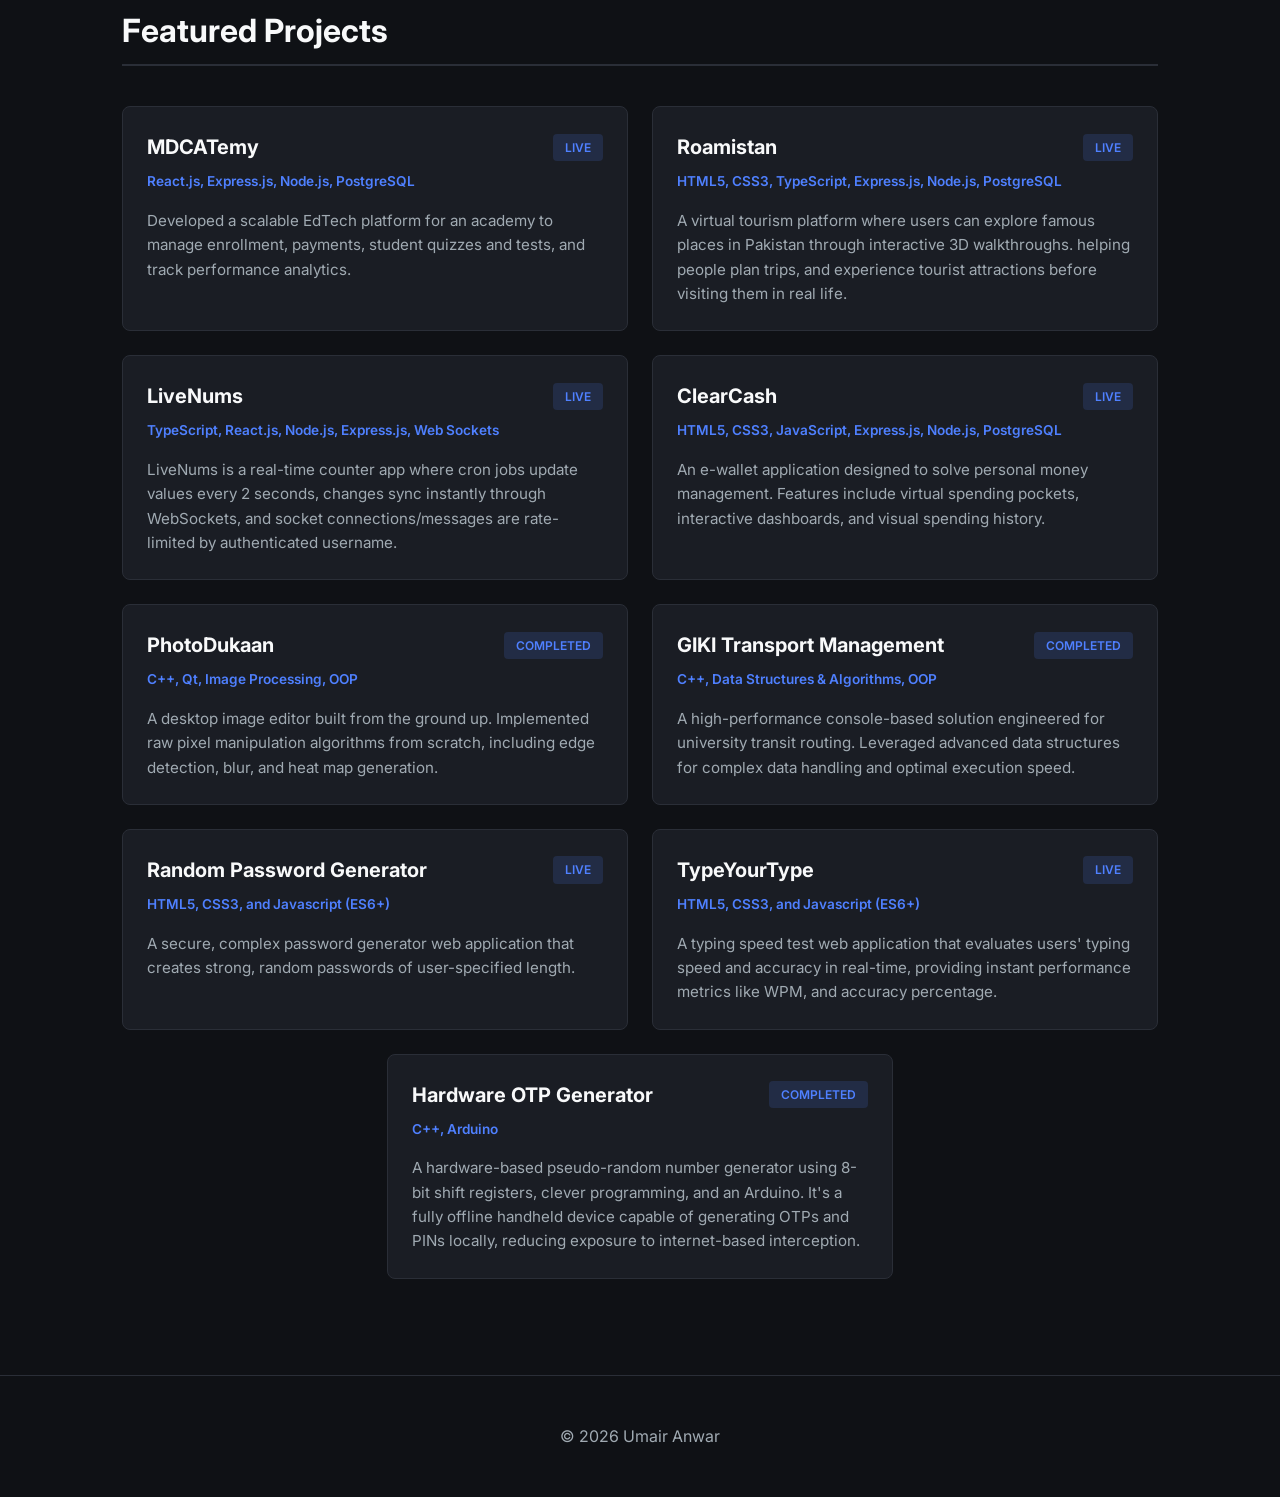
==== commit 131f5834: "Added robots.txt, sitemap.xml, and googleabeccf8307ff1f01.html to improve SEO Of the website. Update" ====
--- a/index.html
+++ b/index.html
@@ -1,12 +1,47 @@
 <!DOCTYPE html>
 <html lang="en">
-<head>
-    <meta charset="UTF-8">
-    <meta name="viewport" content="width=device-width, initial-scale=1.0">
-    <title>Umair Anwar | Backend Engineer</title>
+    
+    <head>
+        <title>Umair Anwar | Backend Engineer</title>
+        <meta charset="UTF-8">
+        <meta name="viewport" content="width=device-width, initial-scale=1.0">
+        <meta name="description" property="og:description" content="Portfolio of Umair Anwar, a Computer Science student at GIKI and aspiring Backend Engineer experienced with Node.js, Express.js, PostgreSQL, TypeScript, Java and scalable backend systems.">
+        <meta name="keywords" property="og:keywords" content="Umair Anwar, Full Stack Engineer, Backend Engineer, GIKI, Computer Science, Node, Node.js, Express, Express.js, Postgres, PostgreSQL, TypeScript, Javascript, React.js, React, Java, Software Engineer">
+        <meta name="author" property="og:title" content="Umair Anwar">
+    <link href="https://fonts.googleapis.com/css2?family=Inter:wght@300;400;600;800&display=swap" rel="stylesheet">
+    <link rel="canonical" href="https://umairsanai.github.io/portfolio/">
     <link rel="stylesheet" href="style.css">
-    <link href="https://fonts.googleapis.com/css2?family=Inter:wght@300;400;600;800&display=swap" rel="stylesheet">
     <link rel="icon" href="profile.png" />
+    <script type="application/ld+json">
+        {
+            "@context": "https://schema.org",
+            "@type": "Person",
+            "name": "Umair Anwar",
+            "url": "https://umairsanai.github.io/portfolio/",
+            "jobTitle": "Backend Engineer",
+            "alumniOf": {
+                "@type": "CollegeOrUniversity",
+                "name": "Ghulam Ishaq Khan Institute of Engineering Sciences and Technology"
+            },
+            "knowsAbout": [
+                "Backend Engineering",
+                "Software Engineering",
+                "Full-Stack Development",
+                "Node.js",
+                "Express.js",
+                "React.js",
+                "PostgreSQL",
+                "TypeScript",
+                "Java",
+                "Spring Boot",
+                "Distributed Systems"
+            ],
+            "sameAs": [
+                "https://github.com/umairsanai",
+                "https://linkedin.com/in/umair-anwar-sanai"
+            ]
+        }
+    </script>
 </head>
 <body>
     <nav>
@@ -40,7 +75,7 @@
                 </li>
                 <li>
                     <svg viewBox="0 0 24 24" aria-hidden="true"><rect x="4" y="3" width="16" height="13" rx="2"/><path d="M8 7h5M8 11h3M16.5 7h.01M16.5 11h.01M8 20h8M12 16v4"/></svg>
-                    <span>Aspiring Backend Engineer</span>
+                    <span>Backend Software Engineer</span>
                 </li>
             </ul>
             <p class="bio">
@@ -207,5 +242,6 @@
     </footer>
 
     <script src="script.js"></script>
+
 </body>
 </html>
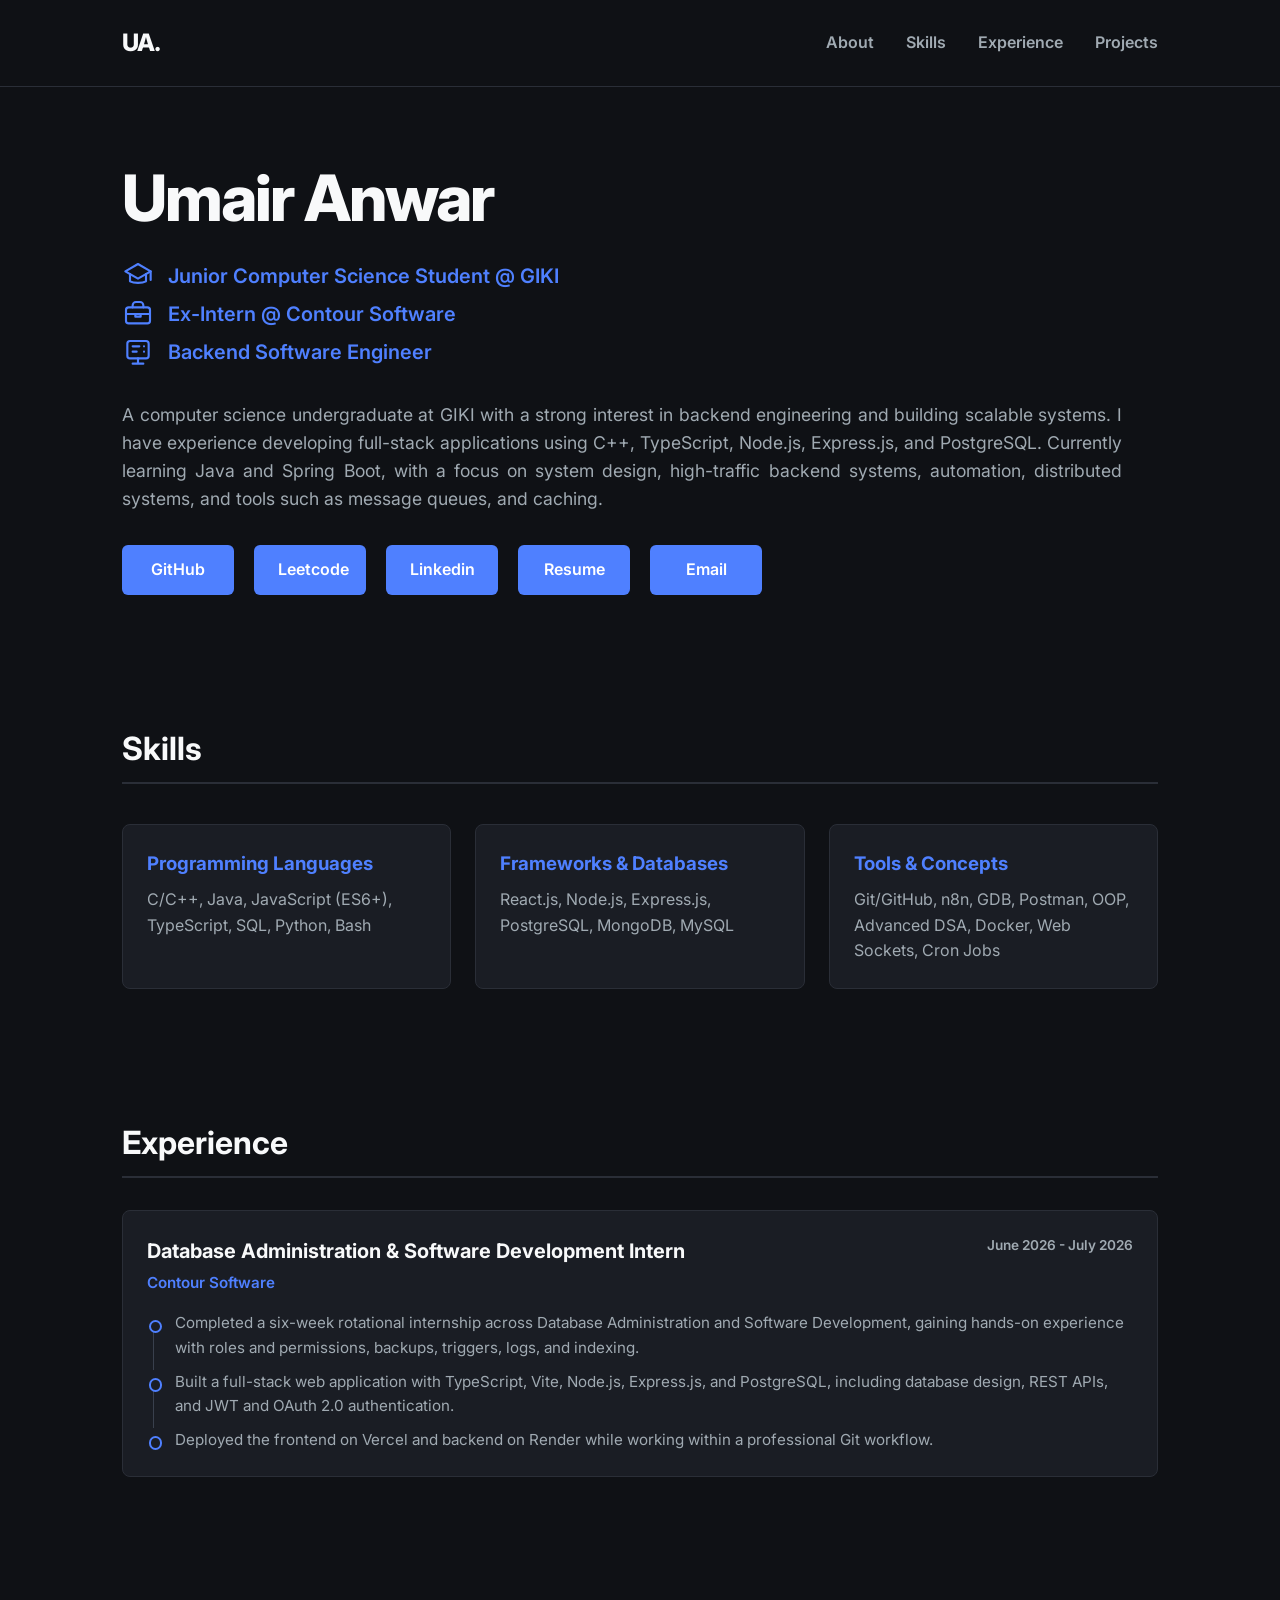
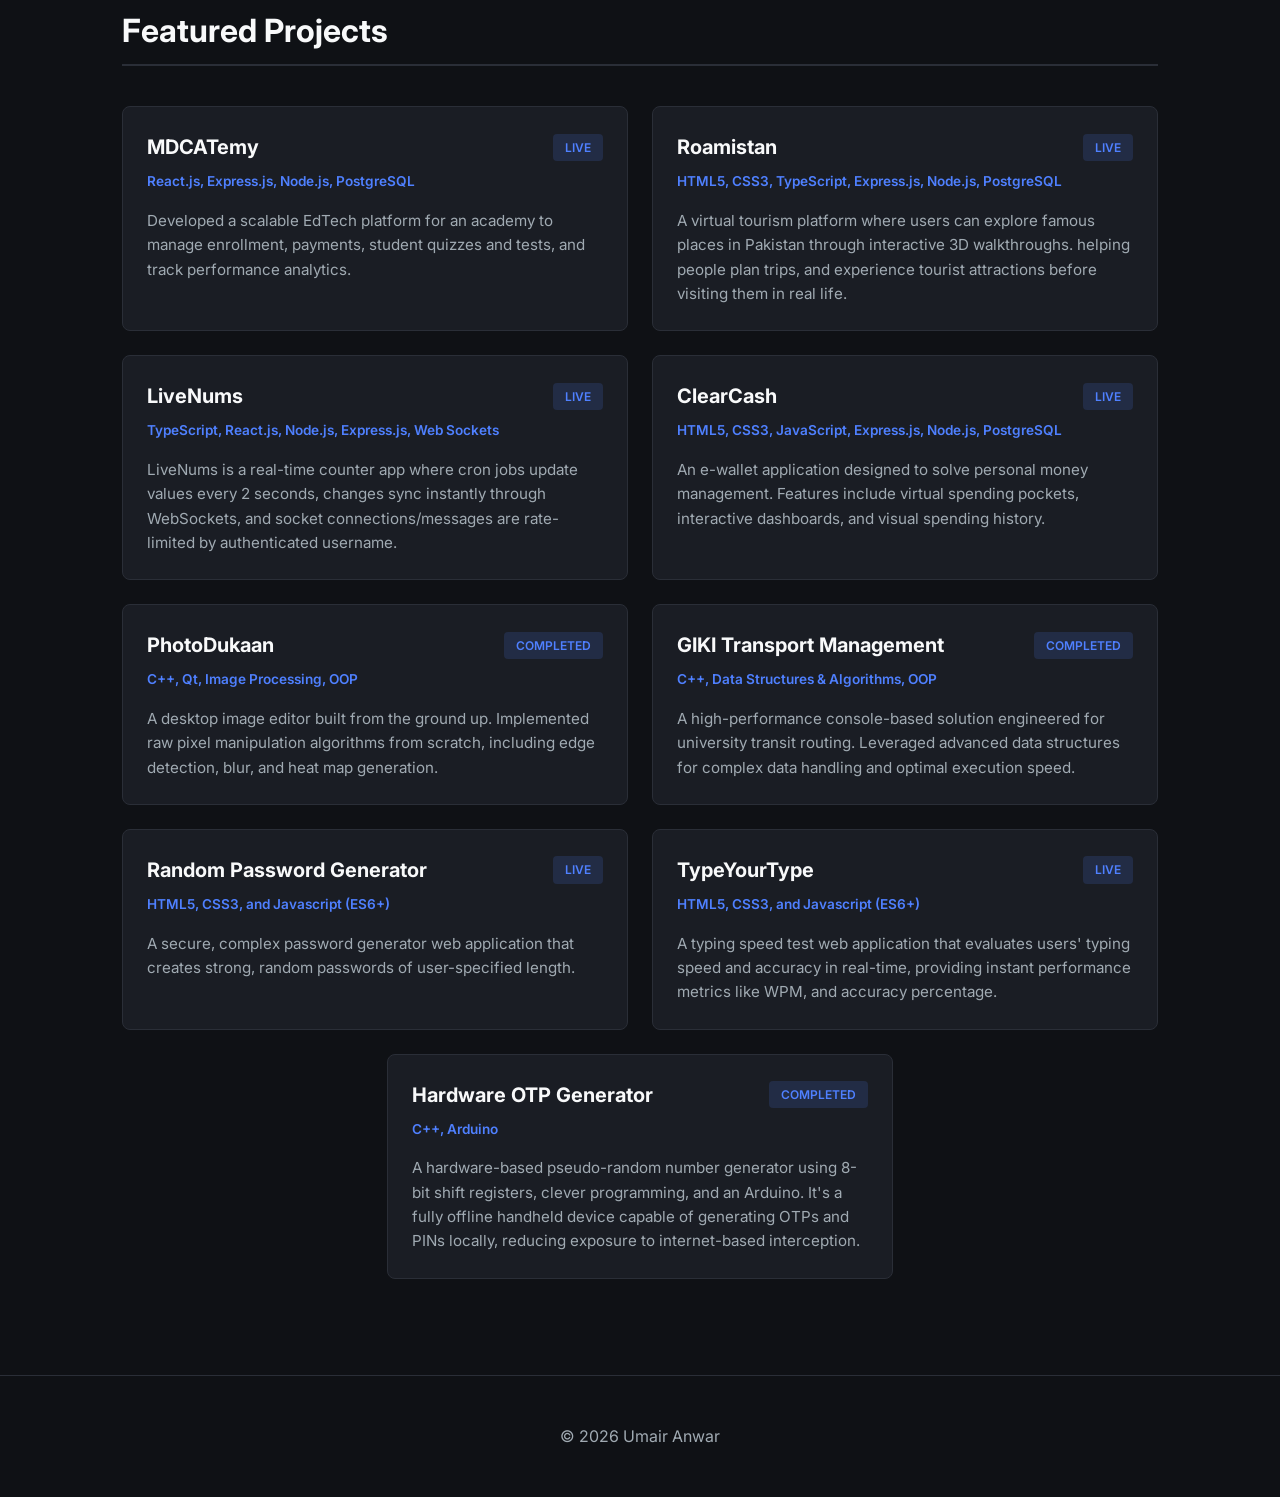
==== commit 12242007: "Updated resume and skills" ====
--- a/index.html
+++ b/index.html
@@ -81,8 +81,8 @@
             <p class="bio">
                 A computer science undergraduate at GIKI with a strong interest in backend engineering and building scalable systems. I
                 have experience developing full-stack applications using C++, TypeScript, Node.js, Express.js, and PostgreSQL. Currently
-                learning Java and Spring Boot, with a focus on system design, web sockets, high-traffic backend systems, distributed systems, and tools
-                such as message queues, caching, and background jobs.
+                learning Java and Spring Boot, with a focus on system design, high-traffic backend systems, automation, distributed systems, and tools
+                such as message queues, and caching.
             </p>
             <div class="social-links">
                 <a href="https://github.com/umairsanai" target="_blank" rel="noopener noreferrer">GitHub</a>
@@ -107,7 +107,7 @@
             </div>
             <div class="skill-category">
                 <h3>Tools & Concepts</h3>
-                <p>Git/GitHub, GDB, Postman, OOP, Advanced DSA, AWS, Docker, Web Sockets, Cron Jobs</p>
+                <p>Git/GitHub, n8n, GDB, Postman, OOP, Advanced DSA, Docker, Web Sockets, Cron Jobs</p>
             </div>
         </div>
     </section>
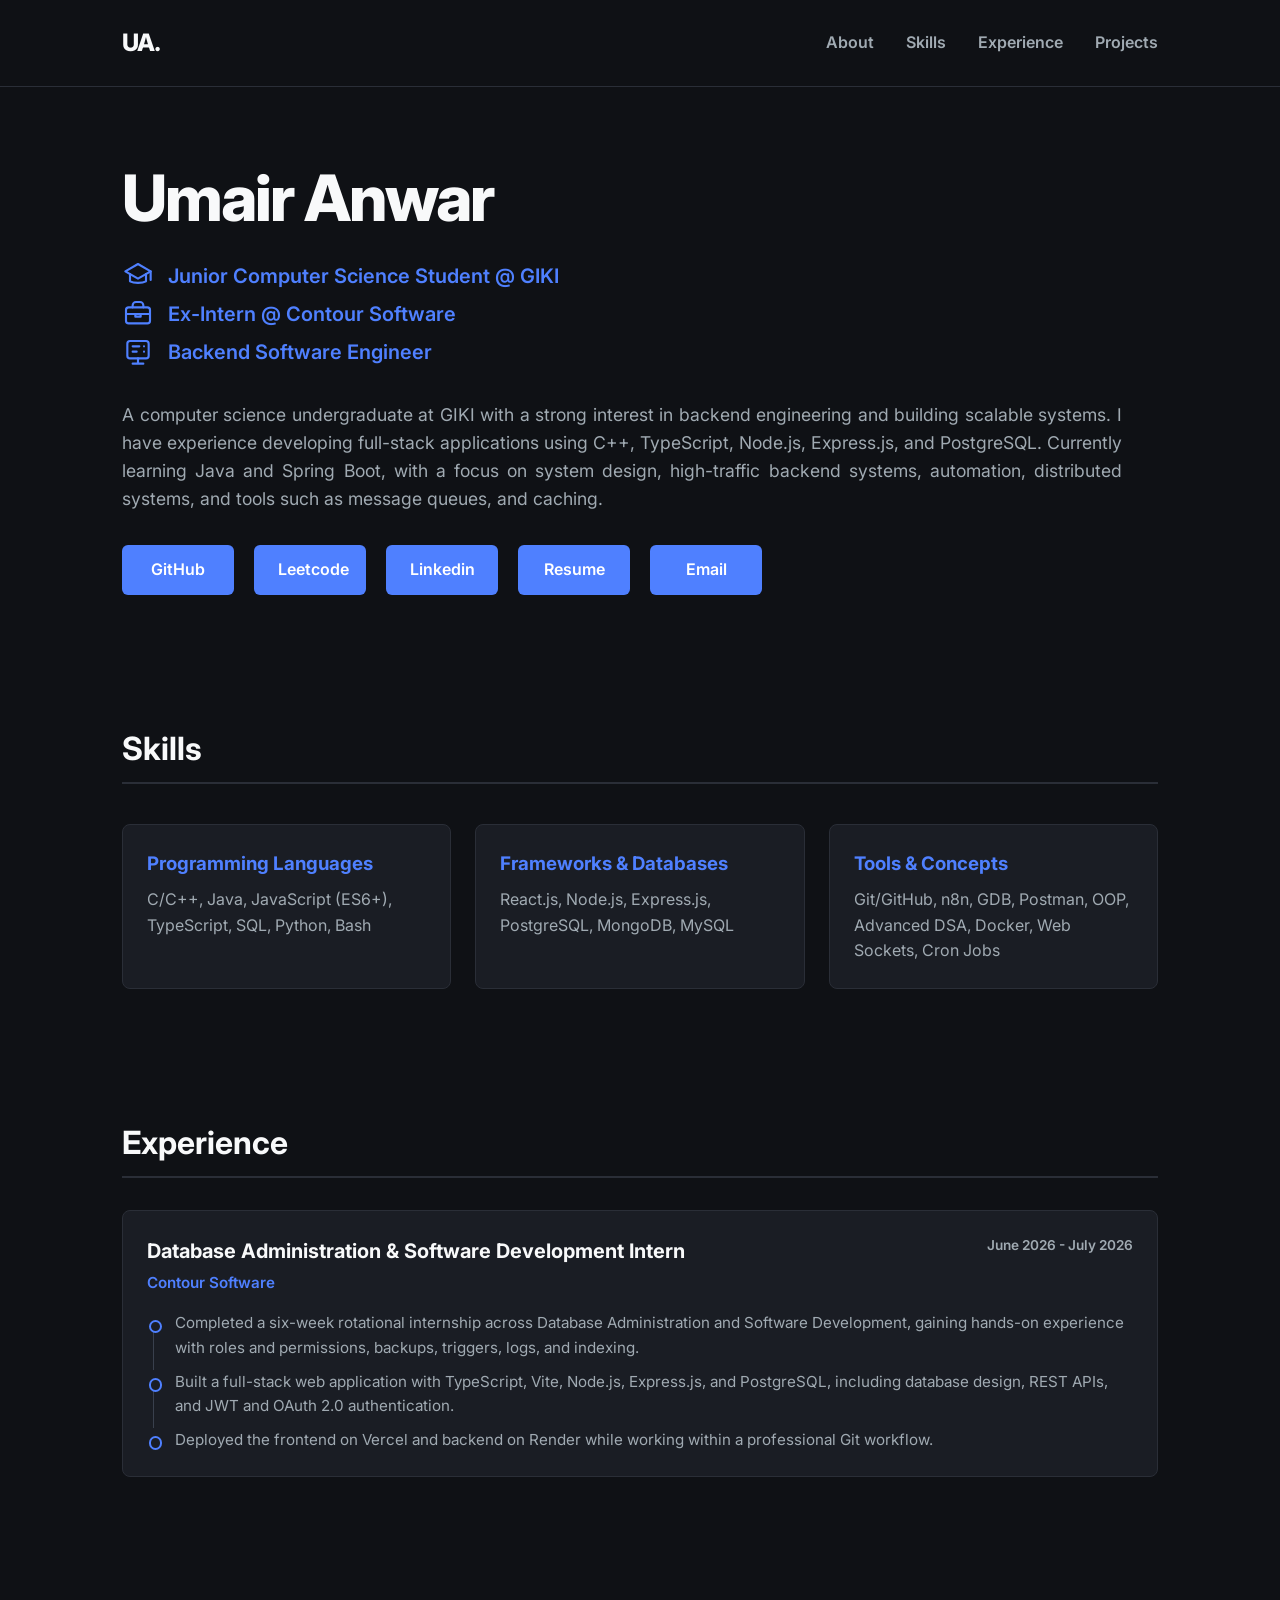
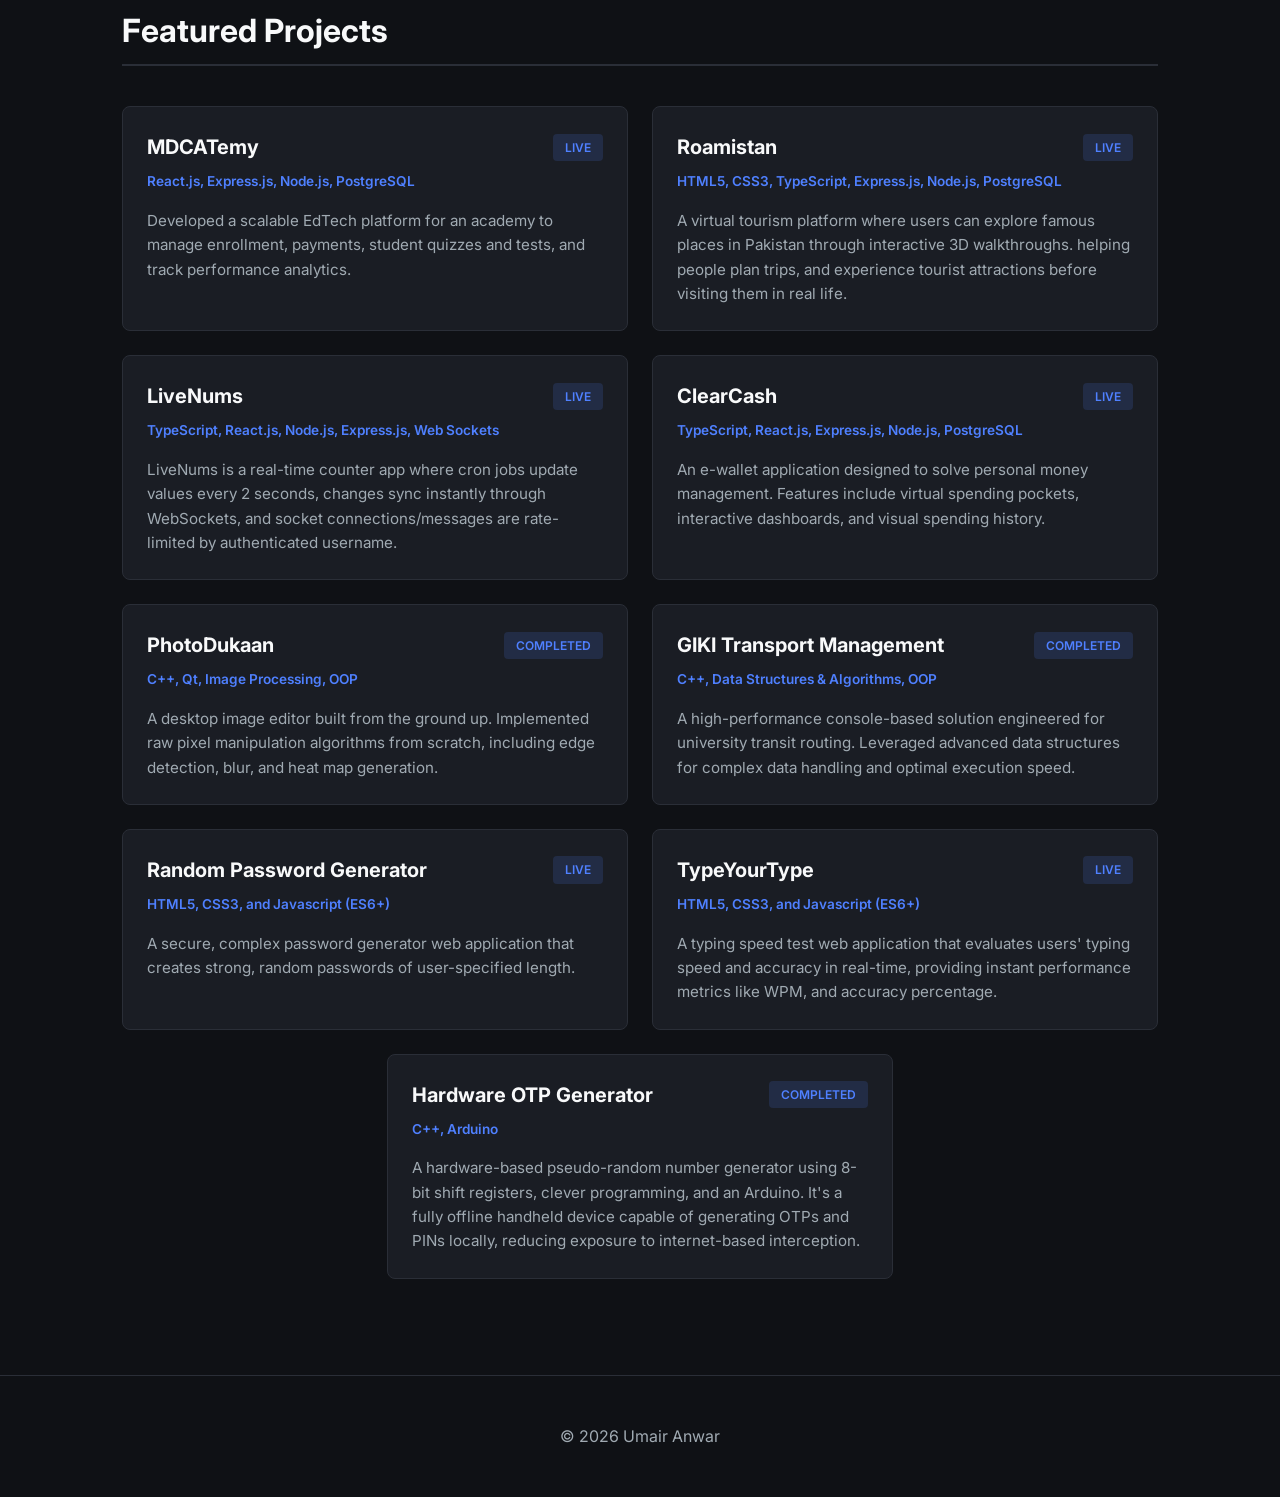
==== commit 758dd0cb: "Updated resume and tech stack of ClearCash project" ====
--- a/index.html
+++ b/index.html
@@ -172,7 +172,7 @@
                   <h3>ClearCash</h3>
                   <span class="status-badge">LIVE</span>
               </div>
-              <p class="tech-stack">HTML5, CSS3, JavaScript, Express.js, Node.js, PostgreSQL</p>
+              <p class="tech-stack">TypeScript, React.js, Express.js, Node.js, PostgreSQL</p>
               <p class="description">
                   An e-wallet application designed to solve personal money management. Features include virtual spending pockets, interactive dashboards, and visual spending history.
               </p>
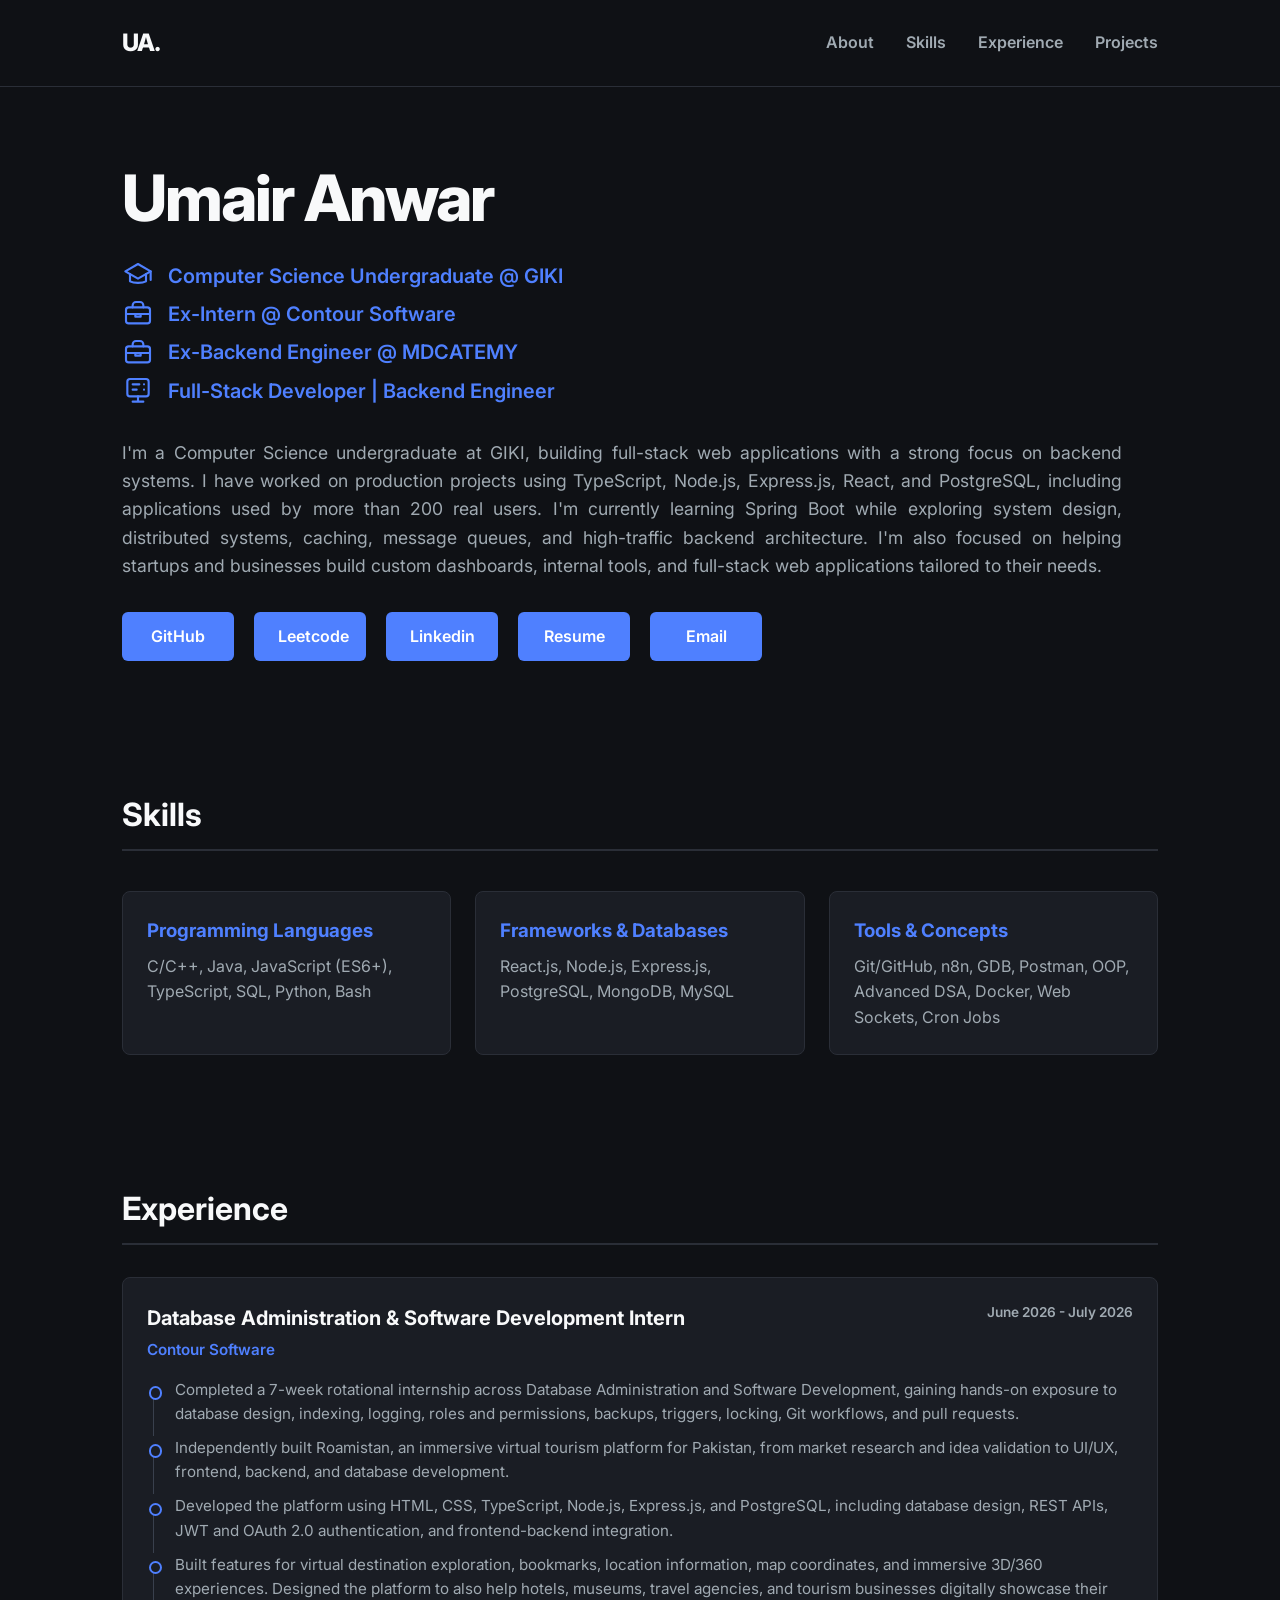
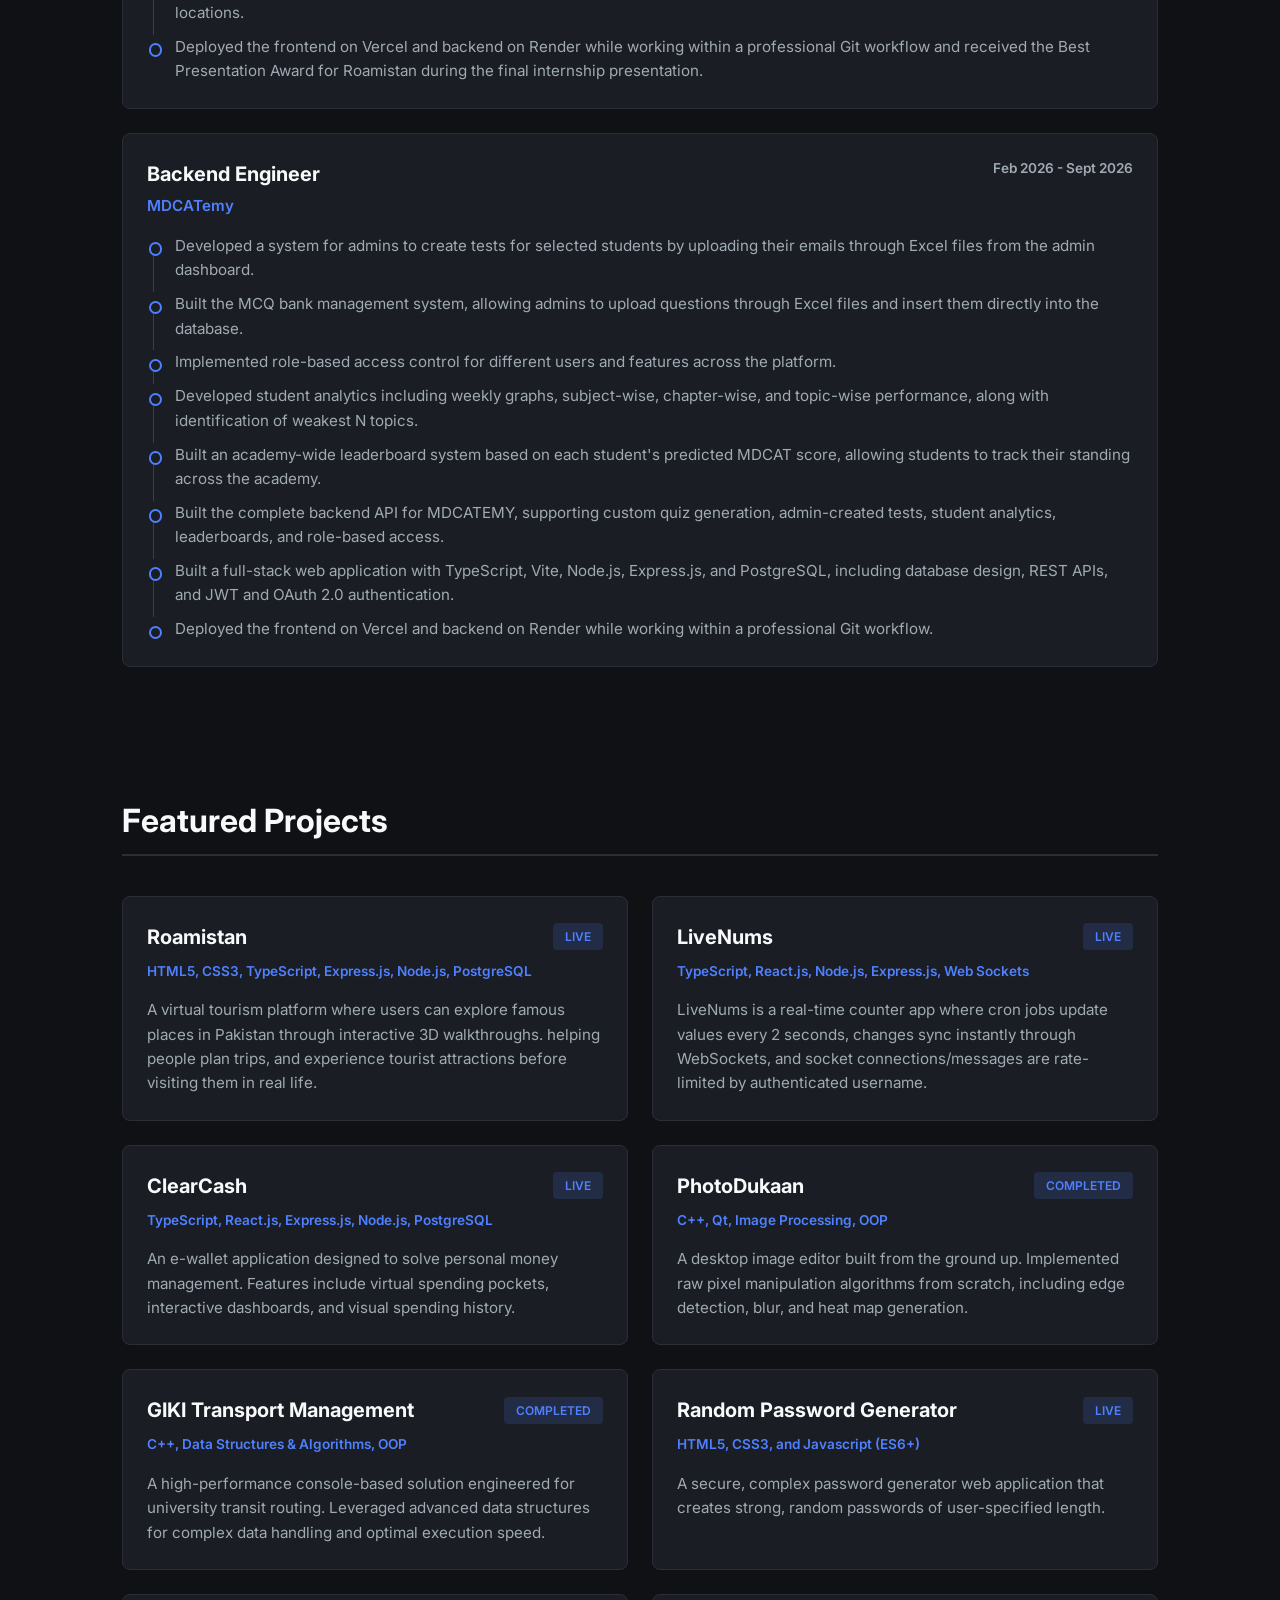
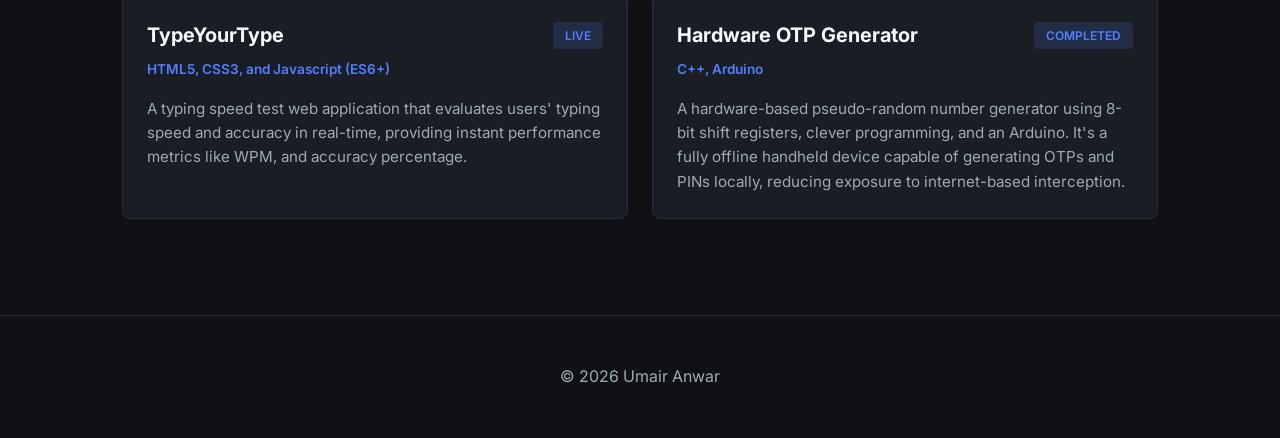
==== commit afba9b50: "Added MDCATEMY experience, updated resume, updated 'bio', and removed MDCATEMY from the projects." ====
--- a/index.html
+++ b/index.html
@@ -24,6 +24,7 @@
                 "name": "Ghulam Ishaq Khan Institute of Engineering Sciences and Technology"
             },
             "knowsAbout": [
+                "Backend Development",
                 "Backend Engineering",
                 "Software Engineering",
                 "Full-Stack Development",
@@ -67,22 +68,30 @@
             <ul class="subtitle" aria-label="Professional summary">
                 <li>
                     <svg viewBox="0 0 24 24" aria-hidden="true"><path d="M2.5 8.5 12 3l9.5 5.5L12 14 2.5 8.5Z"/><path d="M6 10.5V16c2.9 1.5 9.1 1.5 12 0v-5.5"/><path d="M21.5 8.5V15"/></svg>
-                    <span>Junior Computer Science Student @ GIKI</span>
+                    <span>Computer Science Undergraduate @ GIKI</span>
                 </li>
                 <li>
                     <svg viewBox="0 0 24 24" aria-hidden="true"><rect x="3" y="7" width="18" height="12" rx="2"/><path d="M8 7V5.5A2.5 2.5 0 0 1 10.5 3h3A2.5 2.5 0 0 1 16 5.5V7M3 12h18M10 12v2h4v-2"/></svg>
                     <span>Ex-Intern @ Contour Software</span>
                 </li>
                 <li>
+                    <svg viewBox="0 0 24 24" aria-hidden="true"><rect x="3" y="7" width="18" height="12" rx="2"/><path d="M8 7V5.5A2.5 2.5 0 0 1 10.5 3h3A2.5 2.5 0 0 1 16 5.5V7M3 12h18M10 12v2h4v-2"/></svg>
+                    <span>Ex-Backend Engineer @ MDCATEMY</span>
+                </li>
+                <li>
                     <svg viewBox="0 0 24 24" aria-hidden="true"><rect x="4" y="3" width="16" height="13" rx="2"/><path d="M8 7h5M8 11h3M16.5 7h.01M16.5 11h.01M8 20h8M12 16v4"/></svg>
-                    <span>Backend Software Engineer</span>
+                    <span>Full-Stack Developer | Backend Engineer</span>
                 </li>
             </ul>
             <p class="bio">
-                A computer science undergraduate at GIKI with a strong interest in backend engineering and building scalable systems. I
-                have experience developing full-stack applications using C++, TypeScript, Node.js, Express.js, and PostgreSQL. Currently
-                learning Java and Spring Boot, with a focus on system design, high-traffic backend systems, automation, distributed systems, and tools
-                such as message queues, and caching.
+                I'm a Computer Science undergraduate at GIKI, building full-stack web applications 
+                with a strong focus on backend systems. I have worked on production projects using 
+                TypeScript, Node.js, Express.js, React, and PostgreSQL, including applications used 
+                by more than 200 real users. I'm currently learning Spring Boot while exploring 
+                system design, distributed systems, caching, message queues, and 
+                high-traffic backend architecture. I'm also focused on helping startups and 
+                businesses build custom dashboards, internal tools, and full-stack web applications 
+                tailored to their needs.
             </p>
             <div class="social-links">
                 <a href="https://github.com/umairsanai" target="_blank" rel="noopener noreferrer">GitHub</a>
@@ -114,6 +123,7 @@
 
     <section id="experience" class="container">
         <h2 class="section-title">Experience</h2>
+
         <article class="experience-card">
             <div class="experience-header">
                 <div>
@@ -123,7 +133,29 @@
                 <span class="experience-date">June 2026 - July 2026</span>
             </div>
             <ul class="experience-details">
-                <li>Completed a six-week rotational internship across Database Administration and Software Development, gaining hands-on experience with roles and permissions, backups, triggers, logs, and indexing.</li>
+                <li>Completed a 7-week rotational internship across Database Administration and Software Development, gaining hands-on exposure to database design, indexing, logging, roles and permissions, backups, triggers, locking, Git workflows, and pull requests.</li>
+                <li>Independently built Roamistan, an immersive virtual tourism platform for Pakistan, from market research and idea validation to UI/UX, frontend, backend, and database development.</li>
+                <li>Developed the platform using HTML, CSS, TypeScript, Node.js, Express.js, and PostgreSQL, including database design, REST APIs, JWT and OAuth 2.0 authentication, and frontend-backend integration.</li>
+                <li>Built features for virtual destination exploration, bookmarks, location information, map coordinates, and immersive 3D/360 experiences. Designed the platform to also help hotels, museums, travel agencies, and tourism businesses digitally showcase their locations.</li>
+                <li>Deployed the frontend on Vercel and backend on Render while working within a professional Git workflow and received the Best Presentation Award for Roamistan during the final internship presentation.</li>
+            </ul>
+        </article>
+
+        <article class="experience-card">
+            <div class="experience-header">
+                <div>
+                    <h3>Backend Engineer</h3>
+                    <p class="company">MDCATemy</p>
+                </div>
+                <span class="experience-date">Feb 2026 - Sept 2026</span>
+            </div>
+            <ul class="experience-details">
+                <li>Developed a system for admins to create tests for selected students by uploading their emails through Excel files from the admin dashboard.</li>
+                <li>Built the MCQ bank management system, allowing admins to upload questions through Excel files and insert them directly into the database.</li>
+                <li>Implemented role-based access control for different users and features across the platform.</li>
+                <li>Developed student analytics including weekly graphs, subject-wise, chapter-wise, and topic-wise performance, along with identification of weakest N topics.</li>
+                <li>Built an academy-wide leaderboard system based on each student's predicted MDCAT score, allowing students to track their standing across the academy.</li> 
+                <li>Built the complete backend API for MDCATEMY, supporting custom quiz generation, admin-created tests, student analytics, leaderboards, and role-based access.</li>
                 <li>Built a full-stack web application with TypeScript, Vite, Node.js, Express.js, and PostgreSQL, including database design, REST APIs, and JWT and OAuth 2.0 authentication.</li>
                 <li>Deployed the frontend on Vercel and backend on Render while working within a professional Git workflow.</li>
             </ul>
@@ -133,17 +165,6 @@
     <section id="projects" class="container">
         <h2 class="section-title">Featured Projects</h2>
         <div class="projects-grid">
-            
-            <div class="project-card" data-url="https://github.com/Sallu6262/MDCATemy">
-                <div class="project-header">
-                    <h3>MDCATemy</h3>
-                    <span class="status-badge">LIVE</span>
-                </div>
-                <p class="tech-stack">React.js, Express.js, Node.js, PostgreSQL</p>
-                <p class="description">
-                    Developed a scalable EdTech platform for an academy to manage enrollment, payments, student quizzes and tests, and track performance analytics.
-                </p>
-            </div>
 
             <div class="project-card" data-url="https://roamistan.vercel.app">
               <div class="project-header">
@@ -156,7 +177,7 @@
               </p>
             </div>
 
-            <div class="project-card" data-url="https://livenums.vercel.app/home">
+            <div class="project-card" data-url="https://livenums.vercel.app/">
                 <div class="project-header">
                     <h3>LiveNums</h3>
                     <span class="status-badge">LIVE</span>
--- a/style.css
+++ b/style.css
@@ -211,6 +211,11 @@
     border-radius: 8px;
     border: 1px solid #2a2e37;
     transition: all 0.2s ease;
+}
+
+/* Keep every experience card separated, including cards added later. */
+.experience-card + .experience-card {
+    margin-top: 1.5rem;
 }
 
 .experience-card:hover {
